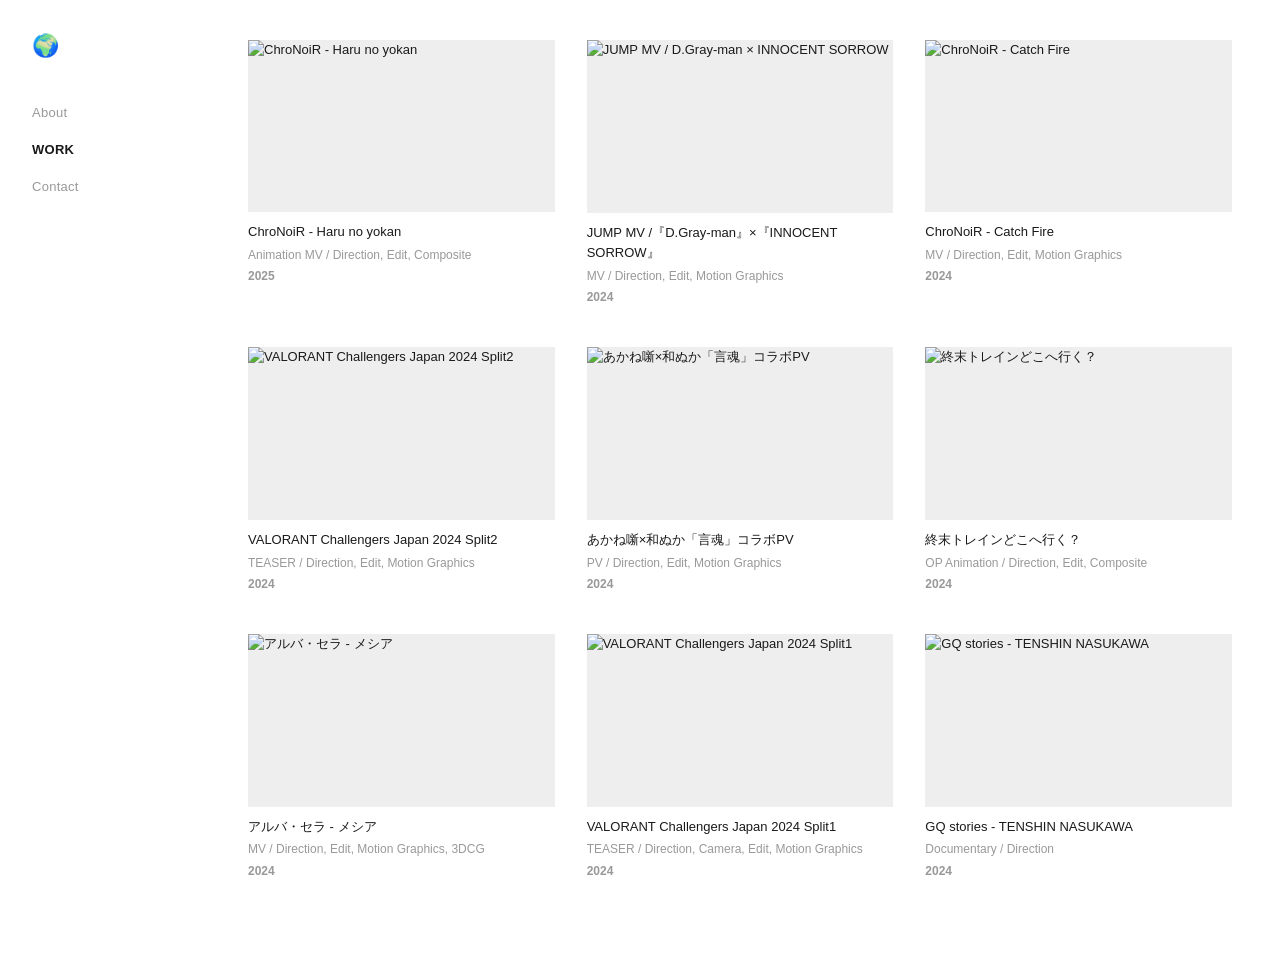
==== index.html @ 158676fd "Add files via upload" ====
<!DOCTYPE html>
<html lang="en">
<head>
  <meta charset="UTF-8" />
  <meta name="viewport" content="width=device-width, initial-scale=1.0" />
  <title>Kazuya Futagoishi — Work</title>
  <link rel="stylesheet" href="style.css" />
</head>
<body>
  <div class="site-wrapper">

    <!-- ===== SIDEBAR ===== -->
    <aside class="sidebar">
      <a class="logo" href="index.html" title="Home">🌍</a>
      <nav>
        <a href="about.html">About</a>
        <a href="index.html" class="active">WORK</a>
        <a href="contact.html">Contact</a>
      </nav>
    </aside>

    <!-- ===== MAIN ===== -->
    <main class="main-content">
      <div class="work-grid">

        <!-- Row 1 -->
        <a class="work-item" href="#" target="_blank" rel="noopener">
          <div class="work-thumb">
            <!-- Replace src with actual thumbnail images -->
            <img src="images/haru-no-yokan.jpg" alt="ChroNoiR - Haru no yokan" />
          </div>
          <div class="work-item-title">ChroNoiR - Haru no yokan</div>
          <div class="work-item-meta">Animation MV / Direction, Edit, Composite</div>
          <div class="work-item-year">2025</div>
        </a>

        <a class="work-item" href="#" target="_blank" rel="noopener">
          <div class="work-thumb">
            <img src="images/dgray-man.jpg" alt="JUMP MV / D.Gray-man × INNOCENT SORROW" />
          </div>
          <div class="work-item-title">JUMP MV /『D.Gray-man』×『INNOCENT SORROW』</div>
          <div class="work-item-meta">MV / Direction, Edit, Motion Graphics</div>
          <div class="work-item-year">2024</div>
        </a>

        <a class="work-item" href="#" target="_blank" rel="noopener">
          <div class="work-thumb">
            <img src="images/catch-fire.jpg" alt="ChroNoiR - Catch Fire" />
          </div>
          <div class="work-item-title">ChroNoiR - Catch Fire</div>
          <div class="work-item-meta">MV / Direction, Edit, Motion Graphics</div>
          <div class="work-item-year">2024</div>
        </a>

        <!-- Row 2 -->
        <a class="work-item" href="#" target="_blank" rel="noopener">
          <div class="work-thumb">
            <img src="images/valorant-split2.jpg" alt="VALORANT Challengers Japan 2024 Split2" />
          </div>
          <div class="work-item-title">VALORANT Challengers Japan 2024 Split2</div>
          <div class="work-item-meta">TEASER / Direction, Edit, Motion Graphics</div>
          <div class="work-item-year">2024</div>
        </a>

        <a class="work-item" href="#" target="_blank" rel="noopener">
          <div class="work-thumb">
            <img src="images/kotodama.jpg" alt="あかね噺×和ぬか「言魂」コラボPV" />
          </div>
          <div class="work-item-title">あかね噺×和ぬか「言魂」コラボPV</div>
          <div class="work-item-meta">PV / Direction, Edit, Motion Graphics</div>
          <div class="work-item-year">2024</div>
        </a>

        <a class="work-item" href="#" target="_blank" rel="noopener">
          <div class="work-thumb">
            <img src="images/shumatsu-train.jpg" alt="終末トレインどこへ行く？" />
          </div>
          <div class="work-item-title">終末トレインどこへ行く？</div>
          <div class="work-item-meta">OP Animation / Direction, Edit, Composite</div>
          <div class="work-item-year">2024</div>
        </a>

        <!-- Row 3 -->
        <a class="work-item" href="#" target="_blank" rel="noopener">
          <div class="work-thumb">
            <img src="images/messiah.jpg" alt="アルバ・セラ - メシア" />
          </div>
          <div class="work-item-title">アルバ・セラ - メシア</div>
          <div class="work-item-meta">MV / Direction, Edit, Motion Graphics, 3DCG</div>
          <div class="work-item-year">2024</div>
        </a>

        <a class="work-item" href="#" target="_blank" rel="noopener">
          <div class="work-thumb">
            <img src="images/valorant-split1.jpg" alt="VALORANT Challengers Japan 2024 Split1" />
          </div>
          <div class="work-item-title">VALORANT Challengers Japan 2024 Split1</div>
          <div class="work-item-meta">TEASER / Direction, Camera, Edit, Motion Graphics</div>
          <div class="work-item-year">2024</div>
        </a>

        <a class="work-item" href="#" target="_blank" rel="noopener">
          <div class="work-thumb">
            <img src="images/gq-tenshin.jpg" alt="GQ stories - TENSHIN NASUKAWA" />
          </div>
          <div class="work-item-title">GQ stories - TENSHIN NASUKAWA</div>
          <div class="work-item-meta">Documentary / Direction</div>
          <div class="work-item-year">2024</div>
        </a>

      </div><!-- /work-grid -->
    </main>

  </div><!-- /site-wrapper -->
</body>
</html>
---- style.css ----
/* =============================================
   GLOBAL RESET & BASE
   ============================================= */
*, *::before, *::after {
  box-sizing: border-box;
  margin: 0;
  padding: 0;
}

:root {
  --bg: #ffffff;
  --text: #1a1a1a;
  --muted: #999999;
  --accent: #555555;
  --nav-width: 200px;
  --font-body: 'Helvetica Neue', Helvetica, Arial, sans-serif;
}

html {
  scroll-behavior: smooth;
}

body {
  background: var(--bg);
  color: var(--text);
  font-family: var(--font-body);
  font-size: 13px;
  line-height: 1.6;
  min-height: 100vh;
}

a {
  color: inherit;
  text-decoration: none;
}

a:hover {
  text-decoration: underline;
}

/* =============================================
   LAYOUT: SIDEBAR + MAIN
   ============================================= */
.site-wrapper {
  display: flex;
  min-height: 100vh;
}

/* ---- Sidebar Nav ---- */
.sidebar {
  position: fixed;
  top: 0;
  left: 0;
  width: var(--nav-width);
  height: 100vh;
  padding: 28px 32px;
  display: flex;
  flex-direction: column;
  gap: 0;
  z-index: 100;
}

.sidebar .logo {
  font-size: 22px;
  margin-bottom: 40px;
  display: block;
}

.sidebar nav {
  display: flex;
  flex-direction: column;
  gap: 16px;
}

.sidebar nav a {
  font-size: 13px;
  color: var(--muted);
  letter-spacing: 0.02em;
  transition: color 0.2s;
}

.sidebar nav a:hover,
.sidebar nav a.active {
  color: var(--text);
  text-decoration: none;
}

.sidebar nav a.active {
  font-weight: 700;
}

/* ---- Main Content ---- */
.main-content {
  margin-left: var(--nav-width);
  flex: 1;
  padding: 40px 48px 80px;
}

/* =============================================
   WORK PAGE — GRID
   ============================================= */
.work-grid {
  display: grid;
  grid-template-columns: repeat(3, 1fr);
  gap: 40px 32px;
}

.work-item {
  display: block;
  cursor: pointer;
}

.work-item:hover .work-thumb img {
  opacity: 0.85;
  transform: scale(1.02);
}

.work-thumb {
  width: 100%;
  aspect-ratio: 16 / 9;
  overflow: hidden;
  background: #eee;
  margin-bottom: 10px;
}

.work-thumb img {
  width: 100%;
  height: 100%;
  object-fit: cover;
  display: block;
  transition: opacity 0.3s ease, transform 0.4s ease;
}

/* placeholder color blocks when no image */
.work-thumb.placeholder {
  background: #ddd;
}

.work-item-title {
  font-size: 13px;
  font-weight: 500;
  color: var(--text);
  margin-bottom: 3px;
}

.work-item-meta {
  font-size: 12px;
  color: var(--muted);
  margin-bottom: 2px;
}

.work-item-year {
  font-size: 12px;
  color: var(--muted);
  font-weight: 600;
}

/* =============================================
   ABOUT PAGE
   ============================================= */
.about-page {
  max-width: 600px;
  margin: 0 auto;
  padding-top: 32px;
  text-align: center;
}

.about-page h1 {
  font-size: 22px;
  font-weight: 700;
  letter-spacing: 0.1em;
  text-transform: uppercase;
  margin-bottom: 60px;
}

.about-name {
  font-size: 16px;
  font-weight: 700;
  margin-bottom: 6px;
}

.about-role {
  font-size: 13px;
  color: var(--accent);
  margin-bottom: 48px;
}

.about-bio {
  font-size: 13px;
  color: var(--accent);
  line-height: 2;
  text-align: left;
  display: inline-block;
}

.about-bio p {
  margin-bottom: 12px;
}

.about-bio a {
  color: #888;
  text-decoration: underline;
}

/* =============================================
   CONTACT PAGE
   ============================================= */
.contact-page {
  max-width: 560px;
  margin: 0 auto;
  padding-top: 32px;
}

.contact-page h1 {
  font-size: 22px;
  font-weight: 700;
  letter-spacing: 0.1em;
  text-transform: uppercase;
  margin-bottom: 48px;
  text-align: center;
}

.contact-form {
  display: flex;
  flex-direction: column;
  gap: 24px;
}

.form-group {
  display: flex;
  flex-direction: column;
  gap: 6px;
}

.form-group label {
  font-size: 13px;
  font-weight: 600;
}

.form-group label .required {
  color: var(--text);
}

.form-group input,
.form-group textarea {
  border: 1px solid #ccc;
  padding: 10px 14px;
  font-size: 13px;
  font-family: var(--font-body);
  color: var(--text);
  outline: none;
  transition: border-color 0.2s;
  background: var(--bg);
  border-radius: 0;
  width: 100%;
}

.form-group input::placeholder,
.form-group textarea::placeholder {
  color: #bbb;
}

.form-group input:focus,
.form-group textarea:focus {
  border-color: #888;
}

.form-group textarea {
  resize: vertical;
  min-height: 140px;
}

.submit-btn {
  align-self: flex-start;
  padding: 10px 28px;
  border: 1.5px solid var(--text);
  background: var(--bg);
  font-size: 13px;
  font-weight: 700;
  font-family: var(--font-body);
  cursor: pointer;
  letter-spacing: 0.04em;
  transition: background 0.2s, color 0.2s;
}

.submit-btn:hover {
  background: var(--text);
  color: var(--bg);
}

/* =============================================
   BACK TO TOP
   ============================================= */
.back-to-top {
  display: block;
  text-align: center;
  margin-top: 80px;
  font-size: 12px;
  color: var(--muted);
  letter-spacing: 0.03em;
}

.back-to-top:hover {
  color: var(--text);
  text-decoration: none;
}

/* =============================================
   RESPONSIVE
   ============================================= */
@media (max-width: 900px) {
  .work-grid {
    grid-template-columns: repeat(2, 1fr);
  }
}

@media (max-width: 640px) {
  :root {
    --nav-width: 0px;
  }

  .sidebar {
    position: static;
    width: 100%;
    height: auto;
    flex-direction: row;
    align-items: center;
    padding: 16px 20px;
    border-bottom: 1px solid #eee;
    gap: 24px;
  }

  .sidebar .logo {
    margin-bottom: 0;
  }

  .sidebar nav {
    flex-direction: row;
    gap: 20px;
  }

  .main-content {
    margin-left: 0;
    padding: 24px 20px 60px;
  }

  .work-grid {
    grid-template-columns: 1fr;
  }
}
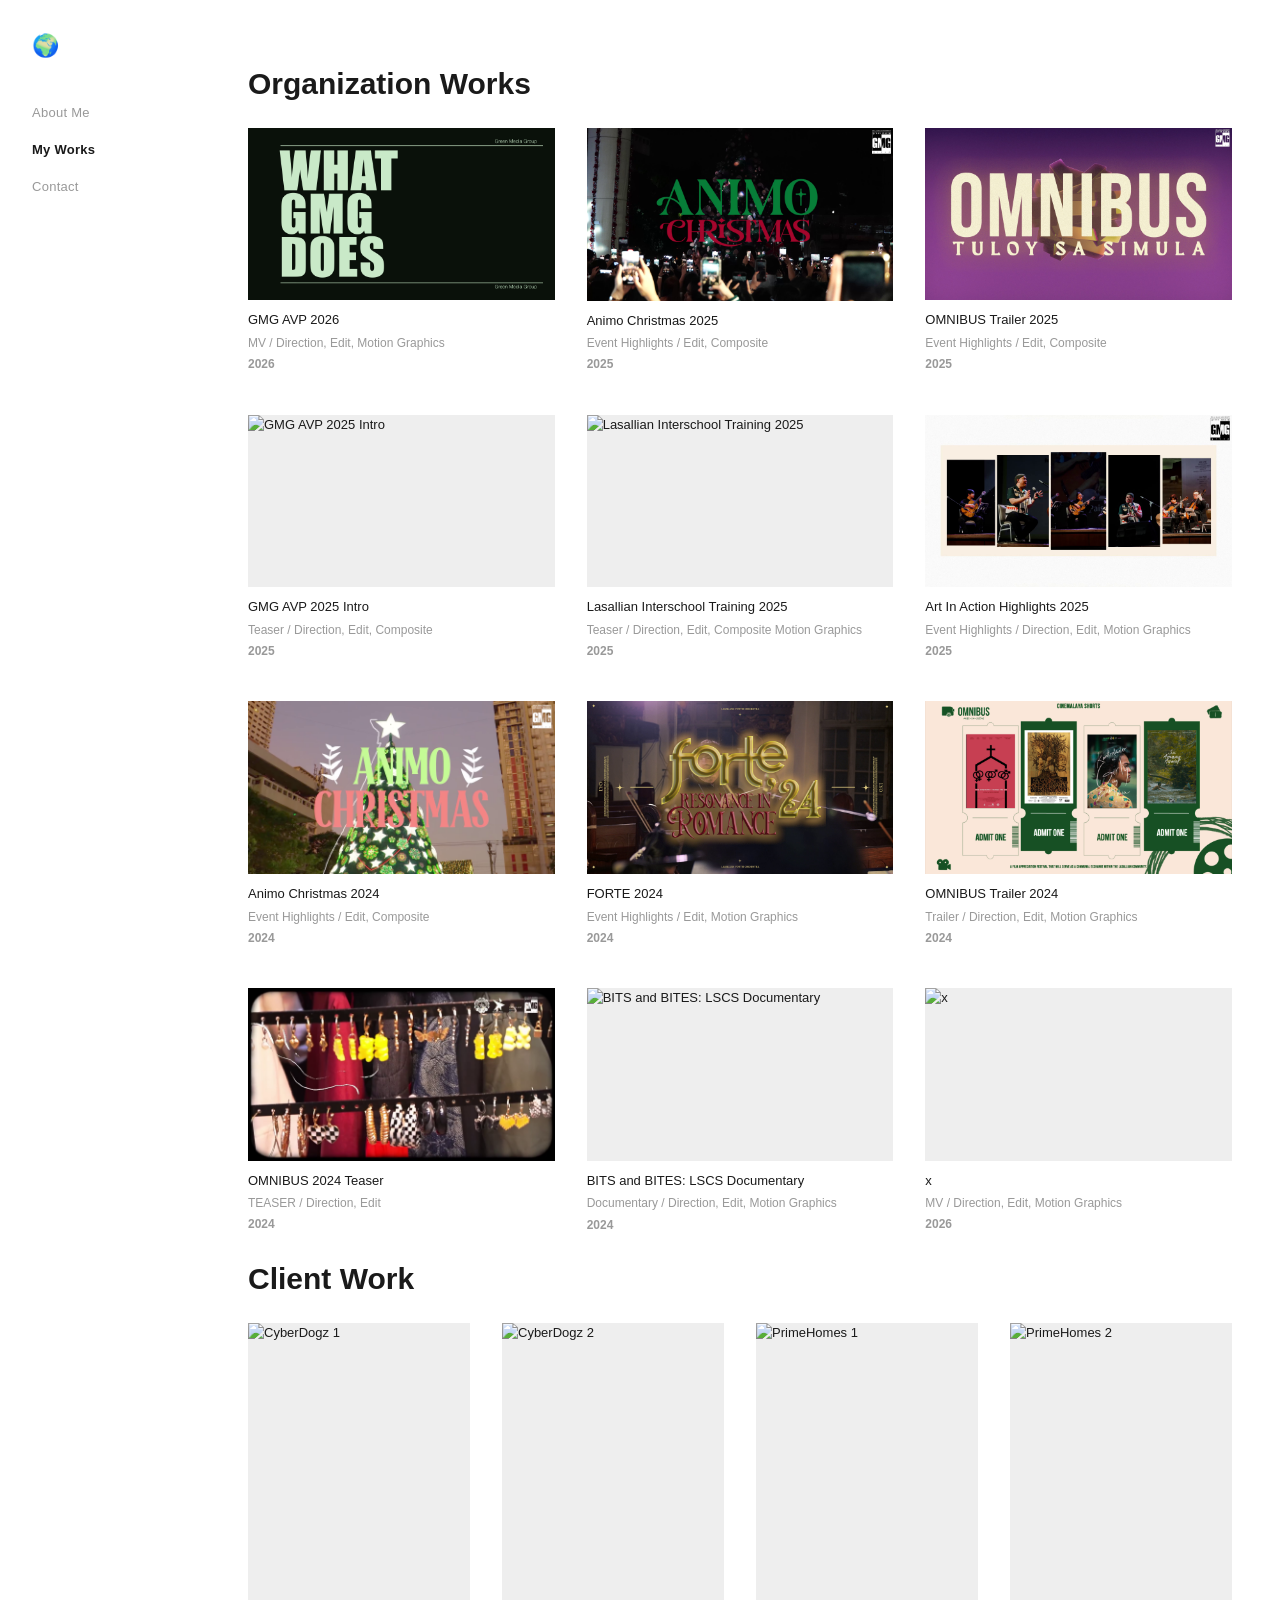
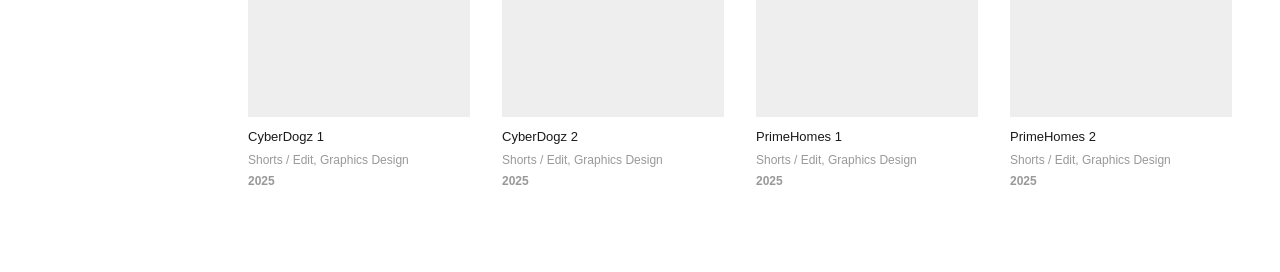
==== commit a346850d: "Add files via upload" ====
--- a/index.html
+++ b/index.html
@@ -3,7 +3,7 @@
 <head>
   <meta charset="UTF-8" />
   <meta name="viewport" content="width=device-width, initial-scale=1.0" />
-  <title>Kazuya Futagoishi — Work</title>
+  <title>Matthew Copon — Work</title>
   <link rel="stylesheet" href="style.css" />
 </head>
 <body>
@@ -13,102 +13,169 @@
     <aside class="sidebar">
       <a class="logo" href="index.html" title="Home">🌍</a>
       <nav>
-        <a href="about.html">About</a>
-        <a href="index.html" class="active">WORK</a>
+        <a href="about.html" >About Me</a>
+        <a href="index.html" class="active">My Works</a>
         <a href="contact.html">Contact</a>
       </nav>
     </aside>
 
     <!-- ===== MAIN ===== -->
     <main class="main-content">
+      <h1>Organization Works</h1>
       <div class="work-grid">
-
         <!-- Row 1 -->
-        <a class="work-item" href="#" target="_blank" rel="noopener">
+         <a class="work-item" href="https://youtu.be/YA3OXn2KssU" target="_blank" rel="noopener">
+          <div class="work-thumb">
+            <img src="images/gmg_avp.png" alt="GMG AVP 2026" />
+          </div>
+          <div class="work-item-title">GMG AVP 2026</div>
+          <div class="work-item-meta">MV / Direction, Edit, Motion Graphics</div>
+          <div class="work-item-year">2026</div>
+        </a>
+        <a class="work-item" href="https://www.facebook.com/share/v/17xTqc47Wh/" target="_blank" rel="noopener">
           <div class="work-thumb">
             <!-- Replace src with actual thumbnail images -->
-            <img src="images/haru-no-yokan.jpg" alt="ChroNoiR - Haru no yokan" />
+            <img src="images/ac2025.png" alt="Animo Christmas 2025" />
           </div>
-          <div class="work-item-title">ChroNoiR - Haru no yokan</div>
-          <div class="work-item-meta">Animation MV / Direction, Edit, Composite</div>
+          <div class="work-item-title">Animo Christmas 2025</div>
+          <div class="work-item-meta">Event Highlights / Edit, Composite</div>
+          <div class="work-item-year">2025</div>
+        </a>
+        <a class="work-item" href="https://www.facebook.com/share/v/1GgubkKSH2/" target="_blank" rel="noopener">
+          <div class="work-thumb">
+            <img src="images/ob2025.png" alt="OMNIBUS Trailer 2025" />
+          </div>
+          <div class="work-item-title">OMNIBUS Trailer 2025</div>
+          <div class="work-item-meta">Event Highlights / Edit, Composite</div>
           <div class="work-item-year">2025</div>
         </a>
 
+        
+        <!-- Row 2 -->
+      <a class="work-item" href="https://youtu.be/bWICVKDzf1I" target="_blank" rel="noopener">
+          <div class="work-thumb">
+            <img src="images/gmg_intro.png" alt="GMG AVP 2025 Intro" />
+          </div>
+          <div class="work-item-title">GMG AVP 2025 Intro</div>
+          <div class="work-item-meta">Teaser / Direction, Edit, Composite</div>
+          <div class="work-item-year">2025</div>
+        </a>
+        <a class="work-item" href="https://www.facebook.com/share/v/14cUAqamgGh/" target="_blank" rel="noopener">
+          <div class="work-thumb">
+            <img src="images/lit.png" alt="Lasallian Interschool Training 2025" />
+          </div>
+          <div class="work-item-title">Lasallian Interschool Training 2025</div>
+          <div class="work-item-meta">Teaser  / Direction, Edit, Composite Motion Graphics</div>
+          <div class="work-item-year">2025</div>
+        </a>
+        <a class="work-item" href="https://www.facebook.com/share/v/1De8mwqUTn/" target="_blank" rel="noopener">
+          <div class="work-thumb">
+            <img src="images/aia.png" alt="Art In Action Highlights 2025" />
+          </div>
+          <div class="work-item-title">Art In Action Highlights 2025</div>
+          <div class="work-item-meta">Event Highlights / Direction, Edit, Motion Graphics</div>
+          <div class="work-item-year">2025</div>
+        </a>
+        <!-- Row 3 -->
+        
+        <a class="work-item" href="https://www.facebook.com/share/v/18HQoN5xfs/" target="_blank" rel="noopener">
+          <div class="work-thumb">
+            <img src="images/ac2024.png" alt="Animo Christmas 2024" />
+          </div>
+          <div class="work-item-title">Animo Christmas 2024</div>
+          <div class="work-item-meta">Event Highlights / Edit, Composite</div>
+          <div class="work-item-year">2024</div>
+        </a>
         <a class="work-item" href="#" target="_blank" rel="noopener">
           <div class="work-thumb">
-            <img src="images/dgray-man.jpg" alt="JUMP MV / D.Gray-man × INNOCENT SORROW" />
+            <img src="images/forte2024.png" alt=" FORTE 2024" />
           </div>
-          <div class="work-item-title">JUMP MV /『D.Gray-man』×『INNOCENT SORROW』</div>
-          <div class="work-item-meta">MV / Direction, Edit, Motion Graphics</div>
+          <div class="work-item-title">FORTE 2024</div>
+          <div class="work-item-meta">Event Highlights / Edit, Motion Graphics</div>
           <div class="work-item-year">2024</div>
         </a>
 
-        <a class="work-item" href="#" target="_blank" rel="noopener">
+        <a class="work-item" href="https://www.facebook.com/share/v/18TCZ9P3a9/" target="_blank" rel="noopener">
           <div class="work-thumb">
-            <img src="images/catch-fire.jpg" alt="ChroNoiR - Catch Fire" />
+            <img src="images/ob2024.png" alt="OMNIBUS Trailer 2024" />
           </div>
-          <div class="work-item-title">ChroNoiR - Catch Fire</div>
-          <div class="work-item-meta">MV / Direction, Edit, Motion Graphics</div>
+          <div class="work-item-title">OMNIBUS Trailer 2024</div>
+          <div class="work-item-meta">Trailer / Direction, Edit, Motion Graphics</div>
           <div class="work-item-year">2024</div>
         </a>
 
-        <!-- Row 2 -->
-        <a class="work-item" href="#" target="_blank" rel="noopener">
+        
+
+        
+        <!-- Row 4 -->
+        <a class="work-item" href="https://www.facebook.com/share/v/1Bsc6ag7qR/" target="_blank" rel="noopener">
           <div class="work-thumb">
-            <img src="images/valorant-split2.jpg" alt="VALORANT Challengers Japan 2024 Split2" />
+            <img src="images/ob2024_teaser.png" alt="OMNIBUS 2024 Teaser" />
           </div>
-          <div class="work-item-title">VALORANT Challengers Japan 2024 Split2</div>
-          <div class="work-item-meta">TEASER / Direction, Edit, Motion Graphics</div>
+          <div class="work-item-title">OMNIBUS 2024 Teaser</div>
+          <div class="work-item-meta">TEASER / Direction, Edit</div>
           <div class="work-item-year">2024</div>
         </a>
 
-        <a class="work-item" href="#" target="_blank" rel="noopener">
+        <a class="work-item" href="https://youtu.be/0p-n1OVa5mE" target="_blank" rel="noopener">
           <div class="work-thumb">
-            <img src="images/kotodama.jpg" alt="あかね噺×和ぬか「言魂」コラボPV" />
+            <img src="images/bb3.png" alt="BITS and BITES: LSCS Documentary" />
           </div>
-          <div class="work-item-title">あかね噺×和ぬか「言魂」コラボPV</div>
-          <div class="work-item-meta">PV / Direction, Edit, Motion Graphics</div>
+          <div class="work-item-title">BITS and BITES: LSCS Documentary</div>
+          <div class="work-item-meta">Documentary / Direction, Edit, Motion Graphics</div>
           <div class="work-item-year">2024</div>
         </a>
 
-        <a class="work-item" href="#" target="_blank" rel="noopener">
+        <a class="work-item" href="https://youtu.be/YA3OXn2KssU" target="_blank" rel="noopener">
           <div class="work-thumb">
-            <img src="images/shumatsu-train.jpg" alt="終末トレインどこへ行く？" />
+            <img src="images/x.png" alt="x" />
           </div>
-          <div class="work-item-title">終末トレインどこへ行く？</div>
-          <div class="work-item-meta">OP Animation / Direction, Edit, Composite</div>
-          <div class="work-item-year">2024</div>
-        </a>
-
-        <!-- Row 3 -->
-        <a class="work-item" href="#" target="_blank" rel="noopener">
-          <div class="work-thumb">
-            <img src="images/messiah.jpg" alt="アルバ・セラ - メシア" />
-          </div>
-          <div class="work-item-title">アルバ・セラ - メシア</div>
-          <div class="work-item-meta">MV / Direction, Edit, Motion Graphics, 3DCG</div>
-          <div class="work-item-year">2024</div>
-        </a>
-
-        <a class="work-item" href="#" target="_blank" rel="noopener">
-          <div class="work-thumb">
-            <img src="images/valorant-split1.jpg" alt="VALORANT Challengers Japan 2024 Split1" />
-          </div>
-          <div class="work-item-title">VALORANT Challengers Japan 2024 Split1</div>
-          <div class="work-item-meta">TEASER / Direction, Camera, Edit, Motion Graphics</div>
-          <div class="work-item-year">2024</div>
-        </a>
-
-        <a class="work-item" href="#" target="_blank" rel="noopener">
-          <div class="work-thumb">
-            <img src="images/gq-tenshin.jpg" alt="GQ stories - TENSHIN NASUKAWA" />
-          </div>
-          <div class="work-item-title">GQ stories - TENSHIN NASUKAWA</div>
-          <div class="work-item-meta">Documentary / Direction</div>
-          <div class="work-item-year">2024</div>
+          <div class="work-item-title">x</div>
+          <div class="work-item-meta">MV / Direction, Edit, Motion Graphics</div>
+          <div class="work-item-year">2026</div>
         </a>
 
       </div><!-- /work-grid -->
+      <h1> Client Work</h1>
+      <div class="work-grid work-grid-4">
+        <!-- Add as many short form video items as you need -->
+        <!-- Replace href with the URL, src with the thumbnail image, and update the text -->
+        <a class="work-item" href="https://youtube.com/shorts/a8pCxNBxeV4?feature=share" target="_blank" rel="noopener">
+          <div class="work-thumb short-form-thumb">
+            <img src="images/cb1.png" alt="CyberDogz 1" />
+          </div>
+          <div class="work-item-title">CyberDogz 1</div>
+          <div class="work-item-meta">Shorts / Edit, Graphics Design</div>
+          <div class="work-item-year">2025</div>
+        </a>
+
+        <a class="work-item" href="https://youtube.com/shorts/5HQS-nKsFZQ?feature=share" target="_blank" rel="noopener">
+          <div class="work-thumb short-form-thumb">
+            <img src="images/cb2.png" alt="CyberDogz 2" />
+          </div>
+          <div class="work-item-title">CyberDogz 2</div>
+          <div class="work-item-meta">Shorts / Edit, Graphics Design</div>
+          <div class="work-item-year">2025</div>
+        </a>
+
+        <a class="work-item" href="https://youtube.com/shorts/vWF-X_pr06E" target="_blank" rel="noopener">
+          <div class="work-thumb short-form-thumb">
+            <img src="images/ph1.png" alt="PrimeHomes 1" />
+          </div>
+          <div class="work-item-title">PrimeHomes 1</div>
+          <div class="work-item-meta">Shorts / Edit, Graphics Design</div>
+          <div class="work-item-year">2025</div>
+        </a>
+        <a class="work-item" href="https://youtube.com/shorts/iIhUVd0tmf8?feature=share" target="_blank" rel="noopener">
+          <div class="work-thumb short-form-thumb">
+            <img src="images/ph2.png" alt="PrimeHomes 2" />
+          </div>
+          <div class="work-item-title">PrimeHomes 2</div>
+          <div class="work-item-meta">Shorts / Edit, Graphics Design</div>
+          <div class="work-item-year">2025</div>
+        </a>
+
+      </div><!-- /work-grid short-form -->
     </main>
 
   </div><!-- /site-wrapper -->
--- a/style.css
+++ b/style.css
@@ -28,7 +28,11 @@
   line-height: 1.6;
   min-height: 100vh;
 }
-
+h1{
+    padding-top: 20px;
+    padding-bottom: 20px;
+    font-size: 30px;
+  }
 a {
   color: inherit;
   text-decoration: none;
@@ -153,6 +157,49 @@
   font-size: 12px;
   color: var(--muted);
   font-weight: 600;
+}
+
+/* =============================================
+   SECTION HEADERS
+   ============================================= */
+.section-header {
+  font-size: 11px;
+  font-weight: 700;
+  letter-spacing: 0.12em;
+  text-transform: uppercase;
+  color: var(--muted);
+  border-bottom: 1px solid #e8e8e8;
+  padding-bottom: 10px;
+  margin-bottom: 28px;
+  margin-top: 48px;
+}
+
+.section-header:first-of-type {
+  margin-top: 0;
+}
+
+/* Short form videos use portrait (9:16) aspect ratio */
+.short-form-thumb {
+  aspect-ratio: 9 / 16;
+}
+
+/* 4-column grid for short form videos */
+.work-grid-4 {
+  display: grid;
+  grid-template-columns: repeat(4, 1fr);
+  gap: 40px 32px;
+}
+
+@media (max-width: 900px) {
+  .work-grid-4 {
+    grid-template-columns: repeat(2, 1fr);
+  }
+}
+
+@media (max-width: 640px) {
+  .work-grid-4 {
+    grid-template-columns: repeat(2, 1fr);
+  }
 }
 
 /* =============================================
@@ -347,4 +394,4 @@
   .work-grid {
     grid-template-columns: 1fr;
   }
-}
+}
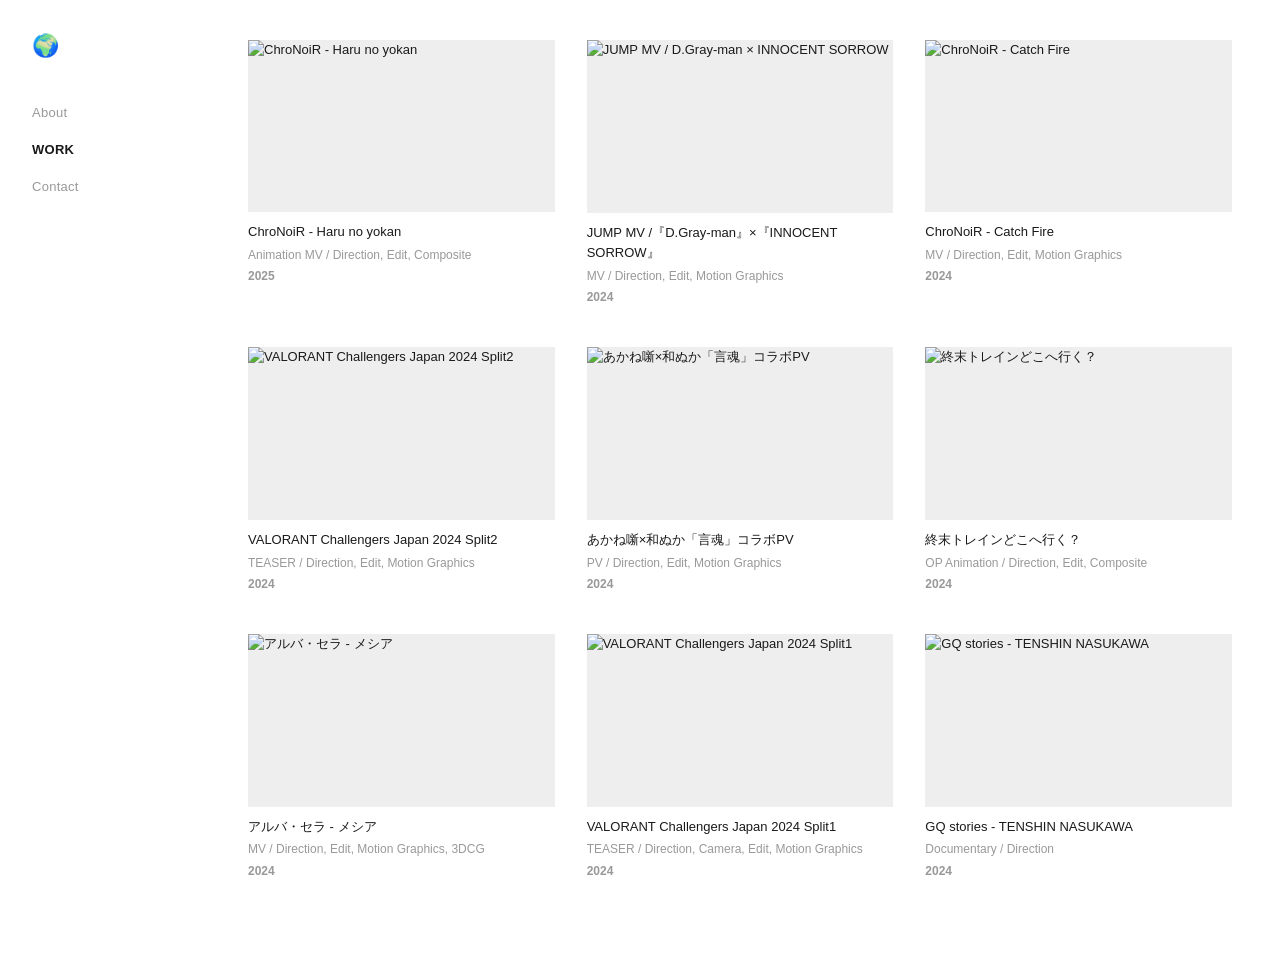
==== commit 197499dd: "Add files via upload" ====
--- a/index.html
+++ b/index.html
@@ -3,7 +3,7 @@
 <head>
   <meta charset="UTF-8" />
   <meta name="viewport" content="width=device-width, initial-scale=1.0" />
-  <title>Matthew Copon — Work</title>
+  <title>Kazuya Futagoishi — Work</title>
   <link rel="stylesheet" href="style.css" />
 </head>
 <body>
@@ -13,169 +13,102 @@
     <aside class="sidebar">
       <a class="logo" href="index.html" title="Home">🌍</a>
       <nav>
-        <a href="about.html" >About Me</a>
-        <a href="index.html" class="active">My Works</a>
+        <a href="about.html">About</a>
+        <a href="index.html" class="active">WORK</a>
         <a href="contact.html">Contact</a>
       </nav>
     </aside>
 
     <!-- ===== MAIN ===== -->
     <main class="main-content">
-      <h1>Organization Works</h1>
       <div class="work-grid">
+
         <!-- Row 1 -->
-         <a class="work-item" href="https://youtu.be/YA3OXn2KssU" target="_blank" rel="noopener">
-          <div class="work-thumb">
-            <img src="images/gmg_avp.png" alt="GMG AVP 2026" />
-          </div>
-          <div class="work-item-title">GMG AVP 2026</div>
-          <div class="work-item-meta">MV / Direction, Edit, Motion Graphics</div>
-          <div class="work-item-year">2026</div>
-        </a>
-        <a class="work-item" href="https://www.facebook.com/share/v/17xTqc47Wh/" target="_blank" rel="noopener">
+        <a class="work-item" href="#" target="_blank" rel="noopener">
           <div class="work-thumb">
             <!-- Replace src with actual thumbnail images -->
-            <img src="images/ac2025.png" alt="Animo Christmas 2025" />
+            <img src="images/haru-no-yokan.jpg" alt="ChroNoiR - Haru no yokan" />
           </div>
-          <div class="work-item-title">Animo Christmas 2025</div>
-          <div class="work-item-meta">Event Highlights / Edit, Composite</div>
-          <div class="work-item-year">2025</div>
-        </a>
-        <a class="work-item" href="https://www.facebook.com/share/v/1GgubkKSH2/" target="_blank" rel="noopener">
-          <div class="work-thumb">
-            <img src="images/ob2025.png" alt="OMNIBUS Trailer 2025" />
-          </div>
-          <div class="work-item-title">OMNIBUS Trailer 2025</div>
-          <div class="work-item-meta">Event Highlights / Edit, Composite</div>
+          <div class="work-item-title">ChroNoiR - Haru no yokan</div>
+          <div class="work-item-meta">Animation MV / Direction, Edit, Composite</div>
           <div class="work-item-year">2025</div>
         </a>
 
-        
-        <!-- Row 2 -->
-      <a class="work-item" href="https://youtu.be/bWICVKDzf1I" target="_blank" rel="noopener">
-          <div class="work-thumb">
-            <img src="images/gmg_intro.png" alt="GMG AVP 2025 Intro" />
-          </div>
-          <div class="work-item-title">GMG AVP 2025 Intro</div>
-          <div class="work-item-meta">Teaser / Direction, Edit, Composite</div>
-          <div class="work-item-year">2025</div>
-        </a>
-        <a class="work-item" href="https://www.facebook.com/share/v/14cUAqamgGh/" target="_blank" rel="noopener">
-          <div class="work-thumb">
-            <img src="images/lit.png" alt="Lasallian Interschool Training 2025" />
-          </div>
-          <div class="work-item-title">Lasallian Interschool Training 2025</div>
-          <div class="work-item-meta">Teaser  / Direction, Edit, Composite Motion Graphics</div>
-          <div class="work-item-year">2025</div>
-        </a>
-        <a class="work-item" href="https://www.facebook.com/share/v/1De8mwqUTn/" target="_blank" rel="noopener">
-          <div class="work-thumb">
-            <img src="images/aia.png" alt="Art In Action Highlights 2025" />
-          </div>
-          <div class="work-item-title">Art In Action Highlights 2025</div>
-          <div class="work-item-meta">Event Highlights / Direction, Edit, Motion Graphics</div>
-          <div class="work-item-year">2025</div>
-        </a>
-        <!-- Row 3 -->
-        
-        <a class="work-item" href="https://www.facebook.com/share/v/18HQoN5xfs/" target="_blank" rel="noopener">
-          <div class="work-thumb">
-            <img src="images/ac2024.png" alt="Animo Christmas 2024" />
-          </div>
-          <div class="work-item-title">Animo Christmas 2024</div>
-          <div class="work-item-meta">Event Highlights / Edit, Composite</div>
-          <div class="work-item-year">2024</div>
-        </a>
         <a class="work-item" href="#" target="_blank" rel="noopener">
           <div class="work-thumb">
-            <img src="images/forte2024.png" alt=" FORTE 2024" />
+            <img src="images/dgray-man.jpg" alt="JUMP MV / D.Gray-man × INNOCENT SORROW" />
           </div>
-          <div class="work-item-title">FORTE 2024</div>
-          <div class="work-item-meta">Event Highlights / Edit, Motion Graphics</div>
+          <div class="work-item-title">JUMP MV /『D.Gray-man』×『INNOCENT SORROW』</div>
+          <div class="work-item-meta">MV / Direction, Edit, Motion Graphics</div>
           <div class="work-item-year">2024</div>
         </a>
 
-        <a class="work-item" href="https://www.facebook.com/share/v/18TCZ9P3a9/" target="_blank" rel="noopener">
+        <a class="work-item" href="#" target="_blank" rel="noopener">
           <div class="work-thumb">
-            <img src="images/ob2024.png" alt="OMNIBUS Trailer 2024" />
+            <img src="images/catch-fire.jpg" alt="ChroNoiR - Catch Fire" />
           </div>
-          <div class="work-item-title">OMNIBUS Trailer 2024</div>
-          <div class="work-item-meta">Trailer / Direction, Edit, Motion Graphics</div>
+          <div class="work-item-title">ChroNoiR - Catch Fire</div>
+          <div class="work-item-meta">MV / Direction, Edit, Motion Graphics</div>
           <div class="work-item-year">2024</div>
         </a>
 
-        
-
-        
-        <!-- Row 4 -->
-        <a class="work-item" href="https://www.facebook.com/share/v/1Bsc6ag7qR/" target="_blank" rel="noopener">
+        <!-- Row 2 -->
+        <a class="work-item" href="#" target="_blank" rel="noopener">
           <div class="work-thumb">
-            <img src="images/ob2024_teaser.png" alt="OMNIBUS 2024 Teaser" />
+            <img src="images/valorant-split2.jpg" alt="VALORANT Challengers Japan 2024 Split2" />
           </div>
-          <div class="work-item-title">OMNIBUS 2024 Teaser</div>
-          <div class="work-item-meta">TEASER / Direction, Edit</div>
+          <div class="work-item-title">VALORANT Challengers Japan 2024 Split2</div>
+          <div class="work-item-meta">TEASER / Direction, Edit, Motion Graphics</div>
           <div class="work-item-year">2024</div>
         </a>
 
-        <a class="work-item" href="https://youtu.be/0p-n1OVa5mE" target="_blank" rel="noopener">
+        <a class="work-item" href="#" target="_blank" rel="noopener">
           <div class="work-thumb">
-            <img src="images/bb3.png" alt="BITS and BITES: LSCS Documentary" />
+            <img src="images/kotodama.jpg" alt="あかね噺×和ぬか「言魂」コラボPV" />
           </div>
-          <div class="work-item-title">BITS and BITES: LSCS Documentary</div>
-          <div class="work-item-meta">Documentary / Direction, Edit, Motion Graphics</div>
+          <div class="work-item-title">あかね噺×和ぬか「言魂」コラボPV</div>
+          <div class="work-item-meta">PV / Direction, Edit, Motion Graphics</div>
           <div class="work-item-year">2024</div>
         </a>
 
-        <a class="work-item" href="https://youtu.be/YA3OXn2KssU" target="_blank" rel="noopener">
+        <a class="work-item" href="#" target="_blank" rel="noopener">
           <div class="work-thumb">
-            <img src="images/x.png" alt="x" />
+            <img src="images/shumatsu-train.jpg" alt="終末トレインどこへ行く？" />
           </div>
-          <div class="work-item-title">x</div>
-          <div class="work-item-meta">MV / Direction, Edit, Motion Graphics</div>
-          <div class="work-item-year">2026</div>
+          <div class="work-item-title">終末トレインどこへ行く？</div>
+          <div class="work-item-meta">OP Animation / Direction, Edit, Composite</div>
+          <div class="work-item-year">2024</div>
+        </a>
+
+        <!-- Row 3 -->
+        <a class="work-item" href="#" target="_blank" rel="noopener">
+          <div class="work-thumb">
+            <img src="images/messiah.jpg" alt="アルバ・セラ - メシア" />
+          </div>
+          <div class="work-item-title">アルバ・セラ - メシア</div>
+          <div class="work-item-meta">MV / Direction, Edit, Motion Graphics, 3DCG</div>
+          <div class="work-item-year">2024</div>
+        </a>
+
+        <a class="work-item" href="#" target="_blank" rel="noopener">
+          <div class="work-thumb">
+            <img src="images/valorant-split1.jpg" alt="VALORANT Challengers Japan 2024 Split1" />
+          </div>
+          <div class="work-item-title">VALORANT Challengers Japan 2024 Split1</div>
+          <div class="work-item-meta">TEASER / Direction, Camera, Edit, Motion Graphics</div>
+          <div class="work-item-year">2024</div>
+        </a>
+
+        <a class="work-item" href="#" target="_blank" rel="noopener">
+          <div class="work-thumb">
+            <img src="images/gq-tenshin.jpg" alt="GQ stories - TENSHIN NASUKAWA" />
+          </div>
+          <div class="work-item-title">GQ stories - TENSHIN NASUKAWA</div>
+          <div class="work-item-meta">Documentary / Direction</div>
+          <div class="work-item-year">2024</div>
         </a>
 
       </div><!-- /work-grid -->
-      <h1> Client Work</h1>
-      <div class="work-grid work-grid-4">
-        <!-- Add as many short form video items as you need -->
-        <!-- Replace href with the URL, src with the thumbnail image, and update the text -->
-        <a class="work-item" href="https://youtube.com/shorts/a8pCxNBxeV4?feature=share" target="_blank" rel="noopener">
-          <div class="work-thumb short-form-thumb">
-            <img src="images/cb1.png" alt="CyberDogz 1" />
-          </div>
-          <div class="work-item-title">CyberDogz 1</div>
-          <div class="work-item-meta">Shorts / Edit, Graphics Design</div>
-          <div class="work-item-year">2025</div>
-        </a>
-
-        <a class="work-item" href="https://youtube.com/shorts/5HQS-nKsFZQ?feature=share" target="_blank" rel="noopener">
-          <div class="work-thumb short-form-thumb">
-            <img src="images/cb2.png" alt="CyberDogz 2" />
-          </div>
-          <div class="work-item-title">CyberDogz 2</div>
-          <div class="work-item-meta">Shorts / Edit, Graphics Design</div>
-          <div class="work-item-year">2025</div>
-        </a>
-
-        <a class="work-item" href="https://youtube.com/shorts/vWF-X_pr06E" target="_blank" rel="noopener">
-          <div class="work-thumb short-form-thumb">
-            <img src="images/ph1.png" alt="PrimeHomes 1" />
-          </div>
-          <div class="work-item-title">PrimeHomes 1</div>
-          <div class="work-item-meta">Shorts / Edit, Graphics Design</div>
-          <div class="work-item-year">2025</div>
-        </a>
-        <a class="work-item" href="https://youtube.com/shorts/iIhUVd0tmf8?feature=share" target="_blank" rel="noopener">
-          <div class="work-thumb short-form-thumb">
-            <img src="images/ph2.png" alt="PrimeHomes 2" />
-          </div>
-          <div class="work-item-title">PrimeHomes 2</div>
-          <div class="work-item-meta">Shorts / Edit, Graphics Design</div>
-          <div class="work-item-year">2025</div>
-        </a>
-
-      </div><!-- /work-grid short-form -->
     </main>
 
   </div><!-- /site-wrapper -->
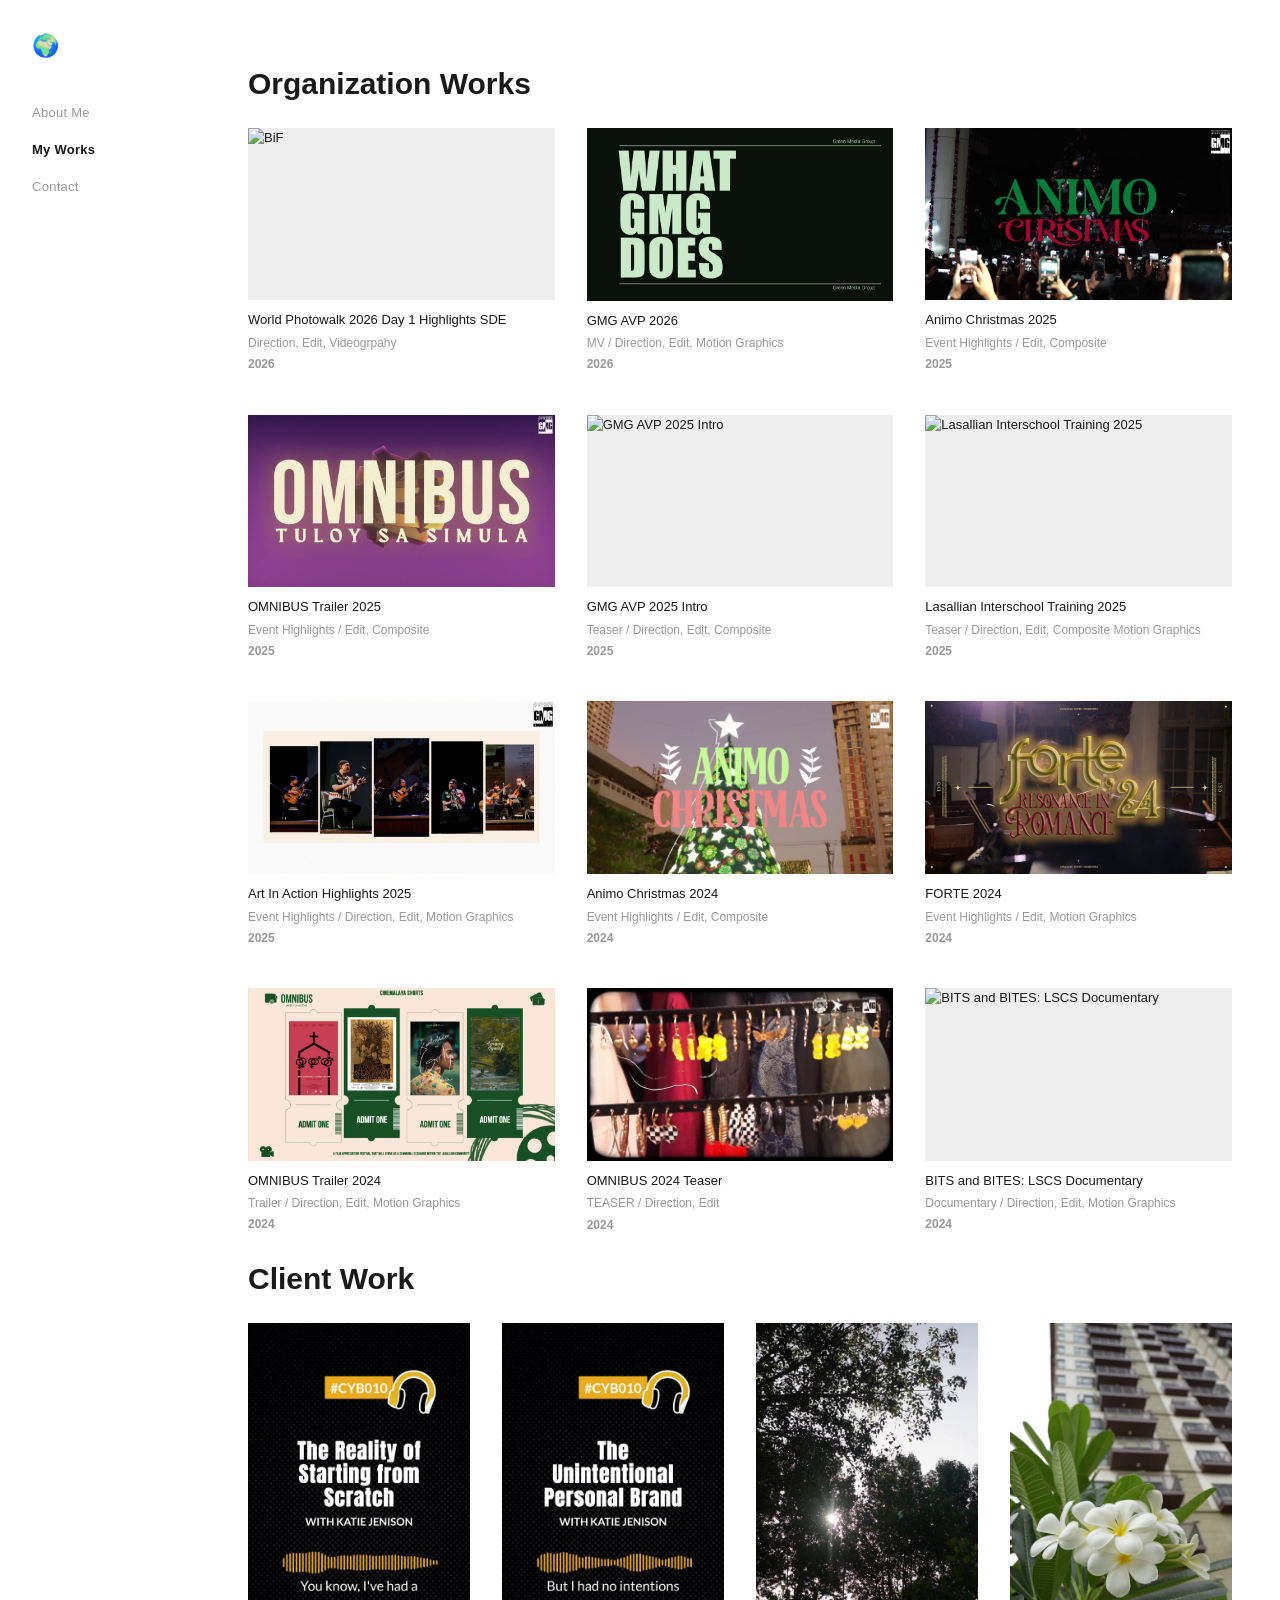
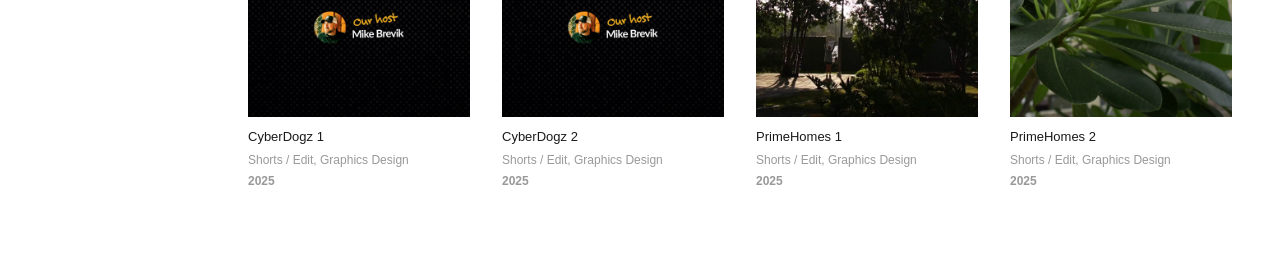
==== commit 2ef607a9: "Add files via upload" ====
--- a/index.html
+++ b/index.html
@@ -3,7 +3,7 @@
 <head>
   <meta charset="UTF-8" />
   <meta name="viewport" content="width=device-width, initial-scale=1.0" />
-  <title>Kazuya Futagoishi — Work</title>
+  <title>Matthew Copon — Work</title>
   <link rel="stylesheet" href="style.css" />
 </head>
 <body>
@@ -13,102 +13,170 @@
     <aside class="sidebar">
       <a class="logo" href="index.html" title="Home">🌍</a>
       <nav>
-        <a href="about.html">About</a>
-        <a href="index.html" class="active">WORK</a>
+        <a href="about.html" >About Me</a>
+        <a href="index.html" class="active">My Works</a>
         <a href="contact.html">Contact</a>
       </nav>
     </aside>
 
     <!-- ===== MAIN ===== -->
     <main class="main-content">
+      <h1>Organization Works</h1>
       <div class="work-grid">
-
         <!-- Row 1 -->
-        <a class="work-item" href="#" target="_blank" rel="noopener">
+	<a class="work-item" href="https://www.facebook.com/share/v/18fT8fMNNy/" target="_blank" rel="noopener">
+          <div class="work-thumb">
+            <img src="images/BiF_WP2026.png" alt="BiF" />
+          </div>
+          <div class="work-item-title">World Photowalk 2026 Day 1 Highlights SDE </div>
+          <div class="work-item-meta">Direction, Edit, Videogrpahy</div>
+          <div class="work-item-year">2026</div>
+        </a>
+         <a class="work-item" href="https://youtu.be/YA3OXn2KssU" target="_blank" rel="noopener">
+          <div class="work-thumb">
+            <img src="images/gmg_avp.png" alt="GMG AVP 2026" />
+          </div>
+          <div class="work-item-title">GMG AVP 2026</div>
+          <div class="work-item-meta">MV / Direction, Edit, Motion Graphics</div>
+          <div class="work-item-year">2026</div>
+        </a>
+        <a class="work-item" href="https://www.facebook.com/share/v/17xTqc47Wh/" target="_blank" rel="noopener">
           <div class="work-thumb">
             <!-- Replace src with actual thumbnail images -->
-            <img src="images/haru-no-yokan.jpg" alt="ChroNoiR - Haru no yokan" />
+            <img src="images/ac2025.png" alt="Animo Christmas 2025" />
           </div>
-          <div class="work-item-title">ChroNoiR - Haru no yokan</div>
-          <div class="work-item-meta">Animation MV / Direction, Edit, Composite</div>
+          <div class="work-item-title">Animo Christmas 2025</div>
+          <div class="work-item-meta">Event Highlights / Edit, Composite</div>
+          <div class="work-item-year">2025</div>
+        </a>
+        <a class="work-item" href="https://www.facebook.com/share/v/1GgubkKSH2/" target="_blank" rel="noopener">
+          <div class="work-thumb">
+            <img src="images/ob2025.png" alt="OMNIBUS Trailer 2025" />
+          </div>
+          <div class="work-item-title">OMNIBUS Trailer 2025</div>
+          <div class="work-item-meta">Event Highlights / Edit, Composite</div>
           <div class="work-item-year">2025</div>
         </a>
 
+        
+        <!-- Row 2 -->
+      <a class="work-item" href="https://youtu.be/bWICVKDzf1I" target="_blank" rel="noopener">
+          <div class="work-thumb">
+            <img src="images/gmg_intro.png" alt="GMG AVP 2025 Intro" />
+          </div>
+          <div class="work-item-title">GMG AVP 2025 Intro</div>
+          <div class="work-item-meta">Teaser / Direction, Edit, Composite</div>
+          <div class="work-item-year">2025</div>
+        </a>
+        <a class="work-item" href="https://www.facebook.com/share/v/14cUAqamgGh/" target="_blank" rel="noopener">
+          <div class="work-thumb">
+            <img src="images/lit.png" alt="Lasallian Interschool Training 2025" />
+          </div>
+          <div class="work-item-title">Lasallian Interschool Training 2025</div>
+          <div class="work-item-meta">Teaser  / Direction, Edit, Composite Motion Graphics</div>
+          <div class="work-item-year">2025</div>
+        </a>
+        <a class="work-item" href="https://www.facebook.com/share/v/1De8mwqUTn/" target="_blank" rel="noopener">
+          <div class="work-thumb">
+            <img src="images/aia.png" alt="Art In Action Highlights 2025" />
+          </div>
+          <div class="work-item-title">Art In Action Highlights 2025</div>
+          <div class="work-item-meta">Event Highlights / Direction, Edit, Motion Graphics</div>
+          <div class="work-item-year">2025</div>
+        </a>
+        <!-- Row 3 -->
+        
+        <a class="work-item" href="https://www.facebook.com/share/v/18HQoN5xfs/" target="_blank" rel="noopener">
+          <div class="work-thumb">
+            <img src="images/ac2024.png" alt="Animo Christmas 2024" />
+          </div>
+          <div class="work-item-title">Animo Christmas 2024</div>
+          <div class="work-item-meta">Event Highlights / Edit, Composite</div>
+          <div class="work-item-year">2024</div>
+        </a>
         <a class="work-item" href="#" target="_blank" rel="noopener">
           <div class="work-thumb">
-            <img src="images/dgray-man.jpg" alt="JUMP MV / D.Gray-man × INNOCENT SORROW" />
+            <img src="images/forte2024.png" alt=" FORTE 2024" />
           </div>
-          <div class="work-item-title">JUMP MV /『D.Gray-man』×『INNOCENT SORROW』</div>
-          <div class="work-item-meta">MV / Direction, Edit, Motion Graphics</div>
+          <div class="work-item-title">FORTE 2024</div>
+          <div class="work-item-meta">Event Highlights / Edit, Motion Graphics</div>
           <div class="work-item-year">2024</div>
         </a>
 
-        <a class="work-item" href="#" target="_blank" rel="noopener">
+        <a class="work-item" href="https://www.facebook.com/share/v/18TCZ9P3a9/" target="_blank" rel="noopener">
           <div class="work-thumb">
-            <img src="images/catch-fire.jpg" alt="ChroNoiR - Catch Fire" />
+            <img src="images/ob2024.png" alt="OMNIBUS Trailer 2024" />
           </div>
-          <div class="work-item-title">ChroNoiR - Catch Fire</div>
-          <div class="work-item-meta">MV / Direction, Edit, Motion Graphics</div>
+          <div class="work-item-title">OMNIBUS Trailer 2024</div>
+          <div class="work-item-meta">Trailer / Direction, Edit, Motion Graphics</div>
           <div class="work-item-year">2024</div>
         </a>
 
-        <!-- Row 2 -->
-        <a class="work-item" href="#" target="_blank" rel="noopener">
+        
+
+        
+        <!-- Row 4 -->
+        <a class="work-item" href="https://www.facebook.com/share/v/1Bsc6ag7qR/" target="_blank" rel="noopener">
           <div class="work-thumb">
-            <img src="images/valorant-split2.jpg" alt="VALORANT Challengers Japan 2024 Split2" />
+            <img src="images/ob2024_teaser.png" alt="OMNIBUS 2024 Teaser" />
           </div>
-          <div class="work-item-title">VALORANT Challengers Japan 2024 Split2</div>
-          <div class="work-item-meta">TEASER / Direction, Edit, Motion Graphics</div>
+          <div class="work-item-title">OMNIBUS 2024 Teaser</div>
+          <div class="work-item-meta">TEASER / Direction, Edit</div>
           <div class="work-item-year">2024</div>
         </a>
 
-        <a class="work-item" href="#" target="_blank" rel="noopener">
+        <a class="work-item" href="https://youtu.be/0p-n1OVa5mE" target="_blank" rel="noopener">
           <div class="work-thumb">
-            <img src="images/kotodama.jpg" alt="あかね噺×和ぬか「言魂」コラボPV" />
+            <img src="images/bb3.png" alt="BITS and BITES: LSCS Documentary" />
           </div>
-          <div class="work-item-title">あかね噺×和ぬか「言魂」コラボPV</div>
-          <div class="work-item-meta">PV / Direction, Edit, Motion Graphics</div>
+          <div class="work-item-title">BITS and BITES: LSCS Documentary</div>
+          <div class="work-item-meta">Documentary / Direction, Edit, Motion Graphics</div>
           <div class="work-item-year">2024</div>
         </a>
 
-        <a class="work-item" href="#" target="_blank" rel="noopener">
-          <div class="work-thumb">
-            <img src="images/shumatsu-train.jpg" alt="終末トレインどこへ行く？" />
+     
+
+      </div><!-- /work-grid -->
+      <h1> Client Work</h1>
+      <div class="work-grid work-grid-4">
+        <!-- Add as many short form video items as you need -->
+        <!-- Replace href with the URL, src with the thumbnail image, and update the text -->
+        <a class="work-item" href="https://youtube.com/shorts/a8pCxNBxeV4?feature=share" target="_blank" rel="noopener">
+          <div class="work-thumb short-form-thumb">
+            <img src="images/cb1.png" alt="CyberDogz 1" />
           </div>
-          <div class="work-item-title">終末トレインどこへ行く？</div>
-          <div class="work-item-meta">OP Animation / Direction, Edit, Composite</div>
-          <div class="work-item-year">2024</div>
+          <div class="work-item-title">CyberDogz 1</div>
+          <div class="work-item-meta">Shorts / Edit, Graphics Design</div>
+          <div class="work-item-year">2025</div>
         </a>
 
-        <!-- Row 3 -->
-        <a class="work-item" href="#" target="_blank" rel="noopener">
-          <div class="work-thumb">
-            <img src="images/messiah.jpg" alt="アルバ・セラ - メシア" />
+        <a class="work-item" href="https://youtube.com/shorts/5HQS-nKsFZQ?feature=share" target="_blank" rel="noopener">
+          <div class="work-thumb short-form-thumb">
+            <img src="images/cb2.png" alt="CyberDogz 2" />
           </div>
-          <div class="work-item-title">アルバ・セラ - メシア</div>
-          <div class="work-item-meta">MV / Direction, Edit, Motion Graphics, 3DCG</div>
-          <div class="work-item-year">2024</div>
+          <div class="work-item-title">CyberDogz 2</div>
+          <div class="work-item-meta">Shorts / Edit, Graphics Design</div>
+          <div class="work-item-year">2025</div>
         </a>
 
-        <a class="work-item" href="#" target="_blank" rel="noopener">
-          <div class="work-thumb">
-            <img src="images/valorant-split1.jpg" alt="VALORANT Challengers Japan 2024 Split1" />
+        <a class="work-item" href="https://youtube.com/shorts/vWF-X_pr06E" target="_blank" rel="noopener">
+          <div class="work-thumb short-form-thumb">
+            <img src="images/ph1.png" alt="PrimeHomes 1" />
           </div>
-          <div class="work-item-title">VALORANT Challengers Japan 2024 Split1</div>
-          <div class="work-item-meta">TEASER / Direction, Camera, Edit, Motion Graphics</div>
-          <div class="work-item-year">2024</div>
+          <div class="work-item-title">PrimeHomes 1</div>
+          <div class="work-item-meta">Shorts / Edit, Graphics Design</div>
+          <div class="work-item-year">2025</div>
+        </a>
+        <a class="work-item" href="https://youtube.com/shorts/iIhUVd0tmf8?feature=share" target="_blank" rel="noopener">
+          <div class="work-thumb short-form-thumb">
+            <img src="images/ph2.png" alt="PrimeHomes 2" />
+          </div>
+          <div class="work-item-title">PrimeHomes 2</div>
+          <div class="work-item-meta">Shorts / Edit, Graphics Design</div>
+          <div class="work-item-year">2025</div>
         </a>
 
-        <a class="work-item" href="#" target="_blank" rel="noopener">
-          <div class="work-thumb">
-            <img src="images/gq-tenshin.jpg" alt="GQ stories - TENSHIN NASUKAWA" />
-          </div>
-          <div class="work-item-title">GQ stories - TENSHIN NASUKAWA</div>
-          <div class="work-item-meta">Documentary / Direction</div>
-          <div class="work-item-year">2024</div>
-        </a>
-
-      </div><!-- /work-grid -->
+      </div><!-- /work-grid short-form -->
     </main>
 
   </div><!-- /site-wrapper -->
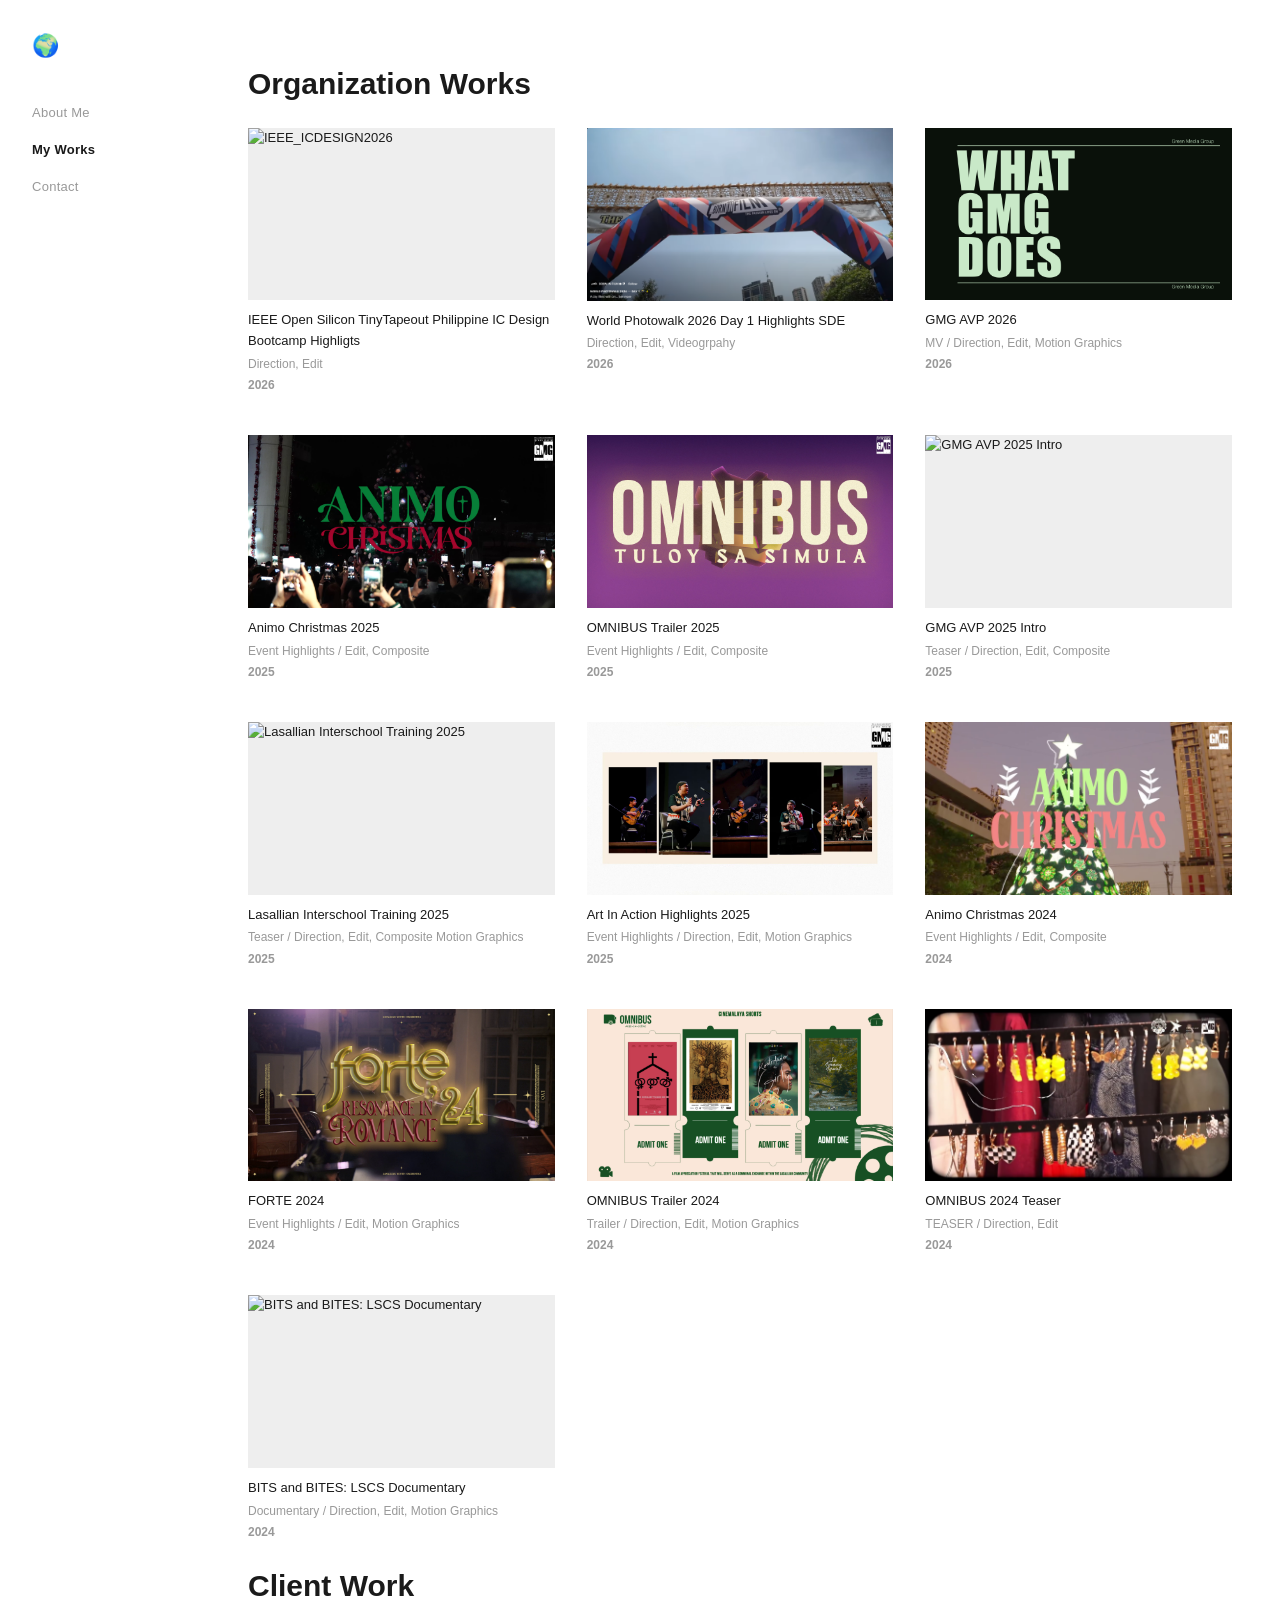
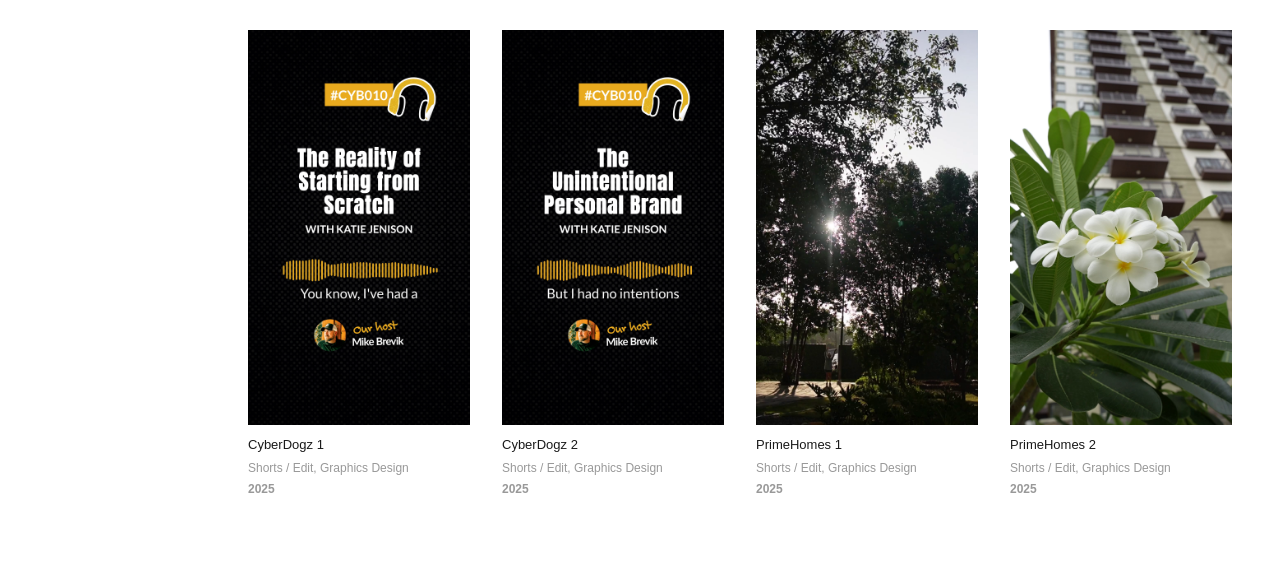
==== commit a5a33f1f: "Add files via upload" ====
--- a/index.html
+++ b/index.html
@@ -24,6 +24,14 @@
       <h1>Organization Works</h1>
       <div class="work-grid">
         <!-- Row 1 -->
+  <a class="work-item" href="https://www.facebook.com/share/v/1CjjjJYAnh/" target="_blank" rel="noopener">
+          <div class="work-thumb">
+            <img src="images/IEEE_ICDESIGN2026.png" alt="IEEE_ICDESIGN2026" />
+          </div>
+          <div class="work-item-title">IEEE Open Silicon TinyTapeout Philippine IC Design Bootcamp Highligts</div>
+          <div class="work-item-meta">Direction, Edit</div>
+          <div class="work-item-year">2026</div>
+  </a>
 	<a class="work-item" href="https://www.facebook.com/share/v/18fT8fMNNy/" target="_blank" rel="noopener">
           <div class="work-thumb">
             <img src="images/BiF_WP2026.png" alt="BiF" />
@@ -31,7 +39,7 @@
           <div class="work-item-title">World Photowalk 2026 Day 1 Highlights SDE </div>
           <div class="work-item-meta">Direction, Edit, Videogrpahy</div>
           <div class="work-item-year">2026</div>
-        </a>
+  </a>
          <a class="work-item" href="https://youtu.be/YA3OXn2KssU" target="_blank" rel="noopener">
           <div class="work-thumb">
             <img src="images/gmg_avp.png" alt="GMG AVP 2026" />
@@ -42,7 +50,6 @@
         </a>
         <a class="work-item" href="https://www.facebook.com/share/v/17xTqc47Wh/" target="_blank" rel="noopener">
           <div class="work-thumb">
-            <!-- Replace src with actual thumbnail images -->
             <img src="images/ac2025.png" alt="Animo Christmas 2025" />
           </div>
           <div class="work-item-title">Animo Christmas 2025</div>
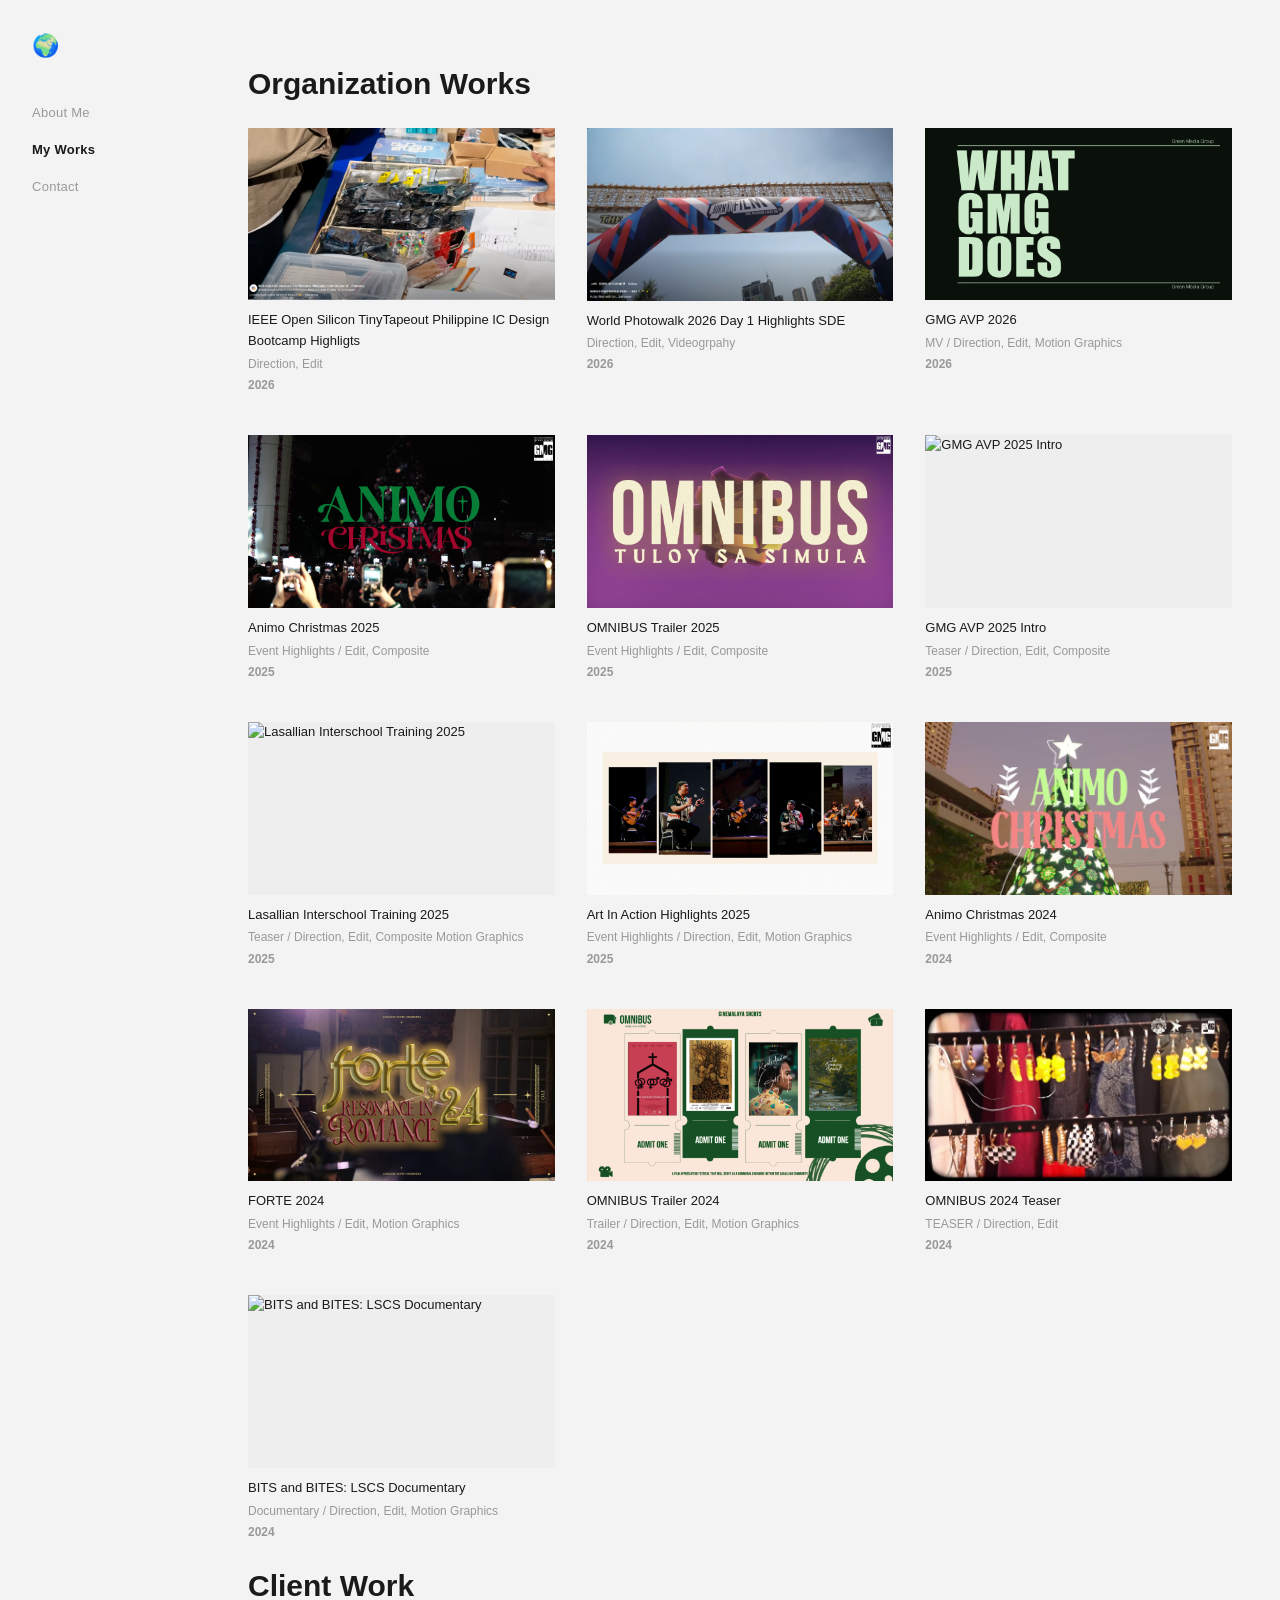
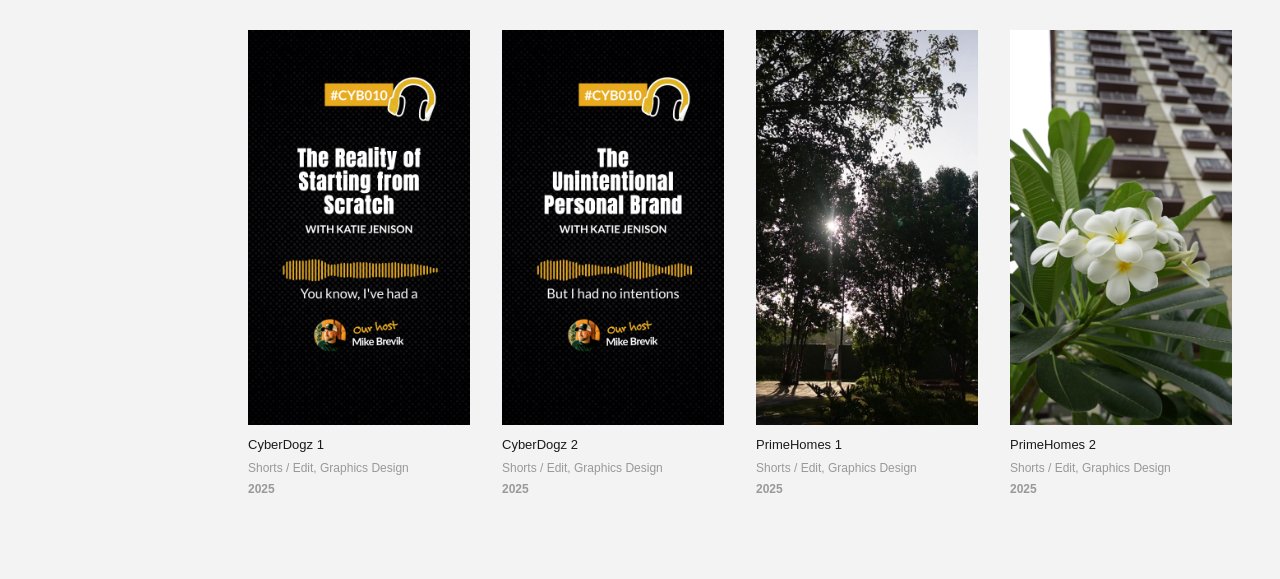
==== commit 47457007: "Add files via upload" ====
--- a/index.html
+++ b/index.html
@@ -4,7 +4,7 @@
   <meta charset="UTF-8" />
   <meta name="viewport" content="width=device-width, initial-scale=1.0" />
   <title>Matthew Copon — Work</title>
-  <link rel="stylesheet" href="style.css" />
+  <link rel="stylesheet" href="style.css?v=2" />
 </head>
 <body>
   <div class="site-wrapper">
--- a/style.css
+++ b/style.css
@@ -8,7 +8,7 @@
 }
 
 :root {
-  --bg: #ffffff;
+  --bg: #f3f3f3;
   --text: #1a1a1a;
   --muted: #999999;
   --accent: #555555;
@@ -366,15 +366,28 @@
     --nav-width: 0px;
   }
 
+  html {
+    -webkit-text-size-adjust: 100%;
+  }
+
+  .site-wrapper {
+    flex-direction: column;
+  }
+
+  body {
+    font-size: 14px;
+  }
+
   .sidebar {
     position: static;
     width: 100%;
     height: auto;
     flex-direction: row;
     align-items: center;
-    padding: 16px 20px;
+    flex-wrap: wrap;
+    padding: 14px 20px;
     border-bottom: 1px solid #eee;
-    gap: 24px;
+    gap: 16px 24px;
   }
 
   .sidebar .logo {
@@ -383,7 +396,13 @@
 
   .sidebar nav {
     flex-direction: row;
-    gap: 20px;
+    flex-wrap: wrap;
+    gap: 12px 18px;
+  }
+
+  .sidebar nav a {
+    font-size: 13px;
+    padding: 4px 0;
   }
 
   .main-content {
@@ -391,7 +410,94 @@
     padding: 24px 20px 60px;
   }
 
+  h1 {
+    font-size: 22px;
+    padding-top: 12px;
+    padding-bottom: 16px;
+  }
+
   .work-grid {
     grid-template-columns: 1fr;
+    gap: 28px;
+  }
+
+  .work-grid-4 {
+    grid-template-columns: repeat(2, 1fr);
+    gap: 20px 16px;
+  }
+
+  .work-item-title {
+    font-size: 13px;
+  }
+
+  .about-page,
+  .contact-page {
+    padding-top: 16px;
+  }
+
+  .about-page h1,
+  .contact-page h1 {
+    font-size: 19px;
+    margin-bottom: 32px;
+  }
+
+  .about-bio {
+    display: block;
+  }
+
+  .contact-form {
+    gap: 18px;
+  }
+
+  .form-group input,
+  .form-group textarea {
+    font-size: 16px; /* prevents iOS auto-zoom on focus */
+  }
+
+  .submit-btn {
+    align-self: stretch;
+    text-align: center;
+    padding: 12px 28px;
+  }
+
+  .section-header {
+    margin-top: 32px;
+    margin-bottom: 20px;
+  }
+}
+
+/* =============================================
+   EXTRA SMALL PHONES
+   ============================================= */
+@media (max-width: 400px) {
+  .sidebar {
+    padding: 12px 16px;
+    gap: 10px 16px;
+  }
+
+  .sidebar .logo {
+    font-size: 18px;
+  }
+
+  .sidebar nav {
+    gap: 10px 14px;
+  }
+
+  .sidebar nav a {
+    font-size: 12px;
+  }
+
+  .main-content {
+    padding: 20px 16px 48px;
+  }
+
+  .work-grid-4 {
+    grid-template-columns: 1fr;
+  }
+
+  .about-page h1,
+  .contact-page h1 {
+    font-size: 17px;
+    margin-bottom: 24px;
   }
 }
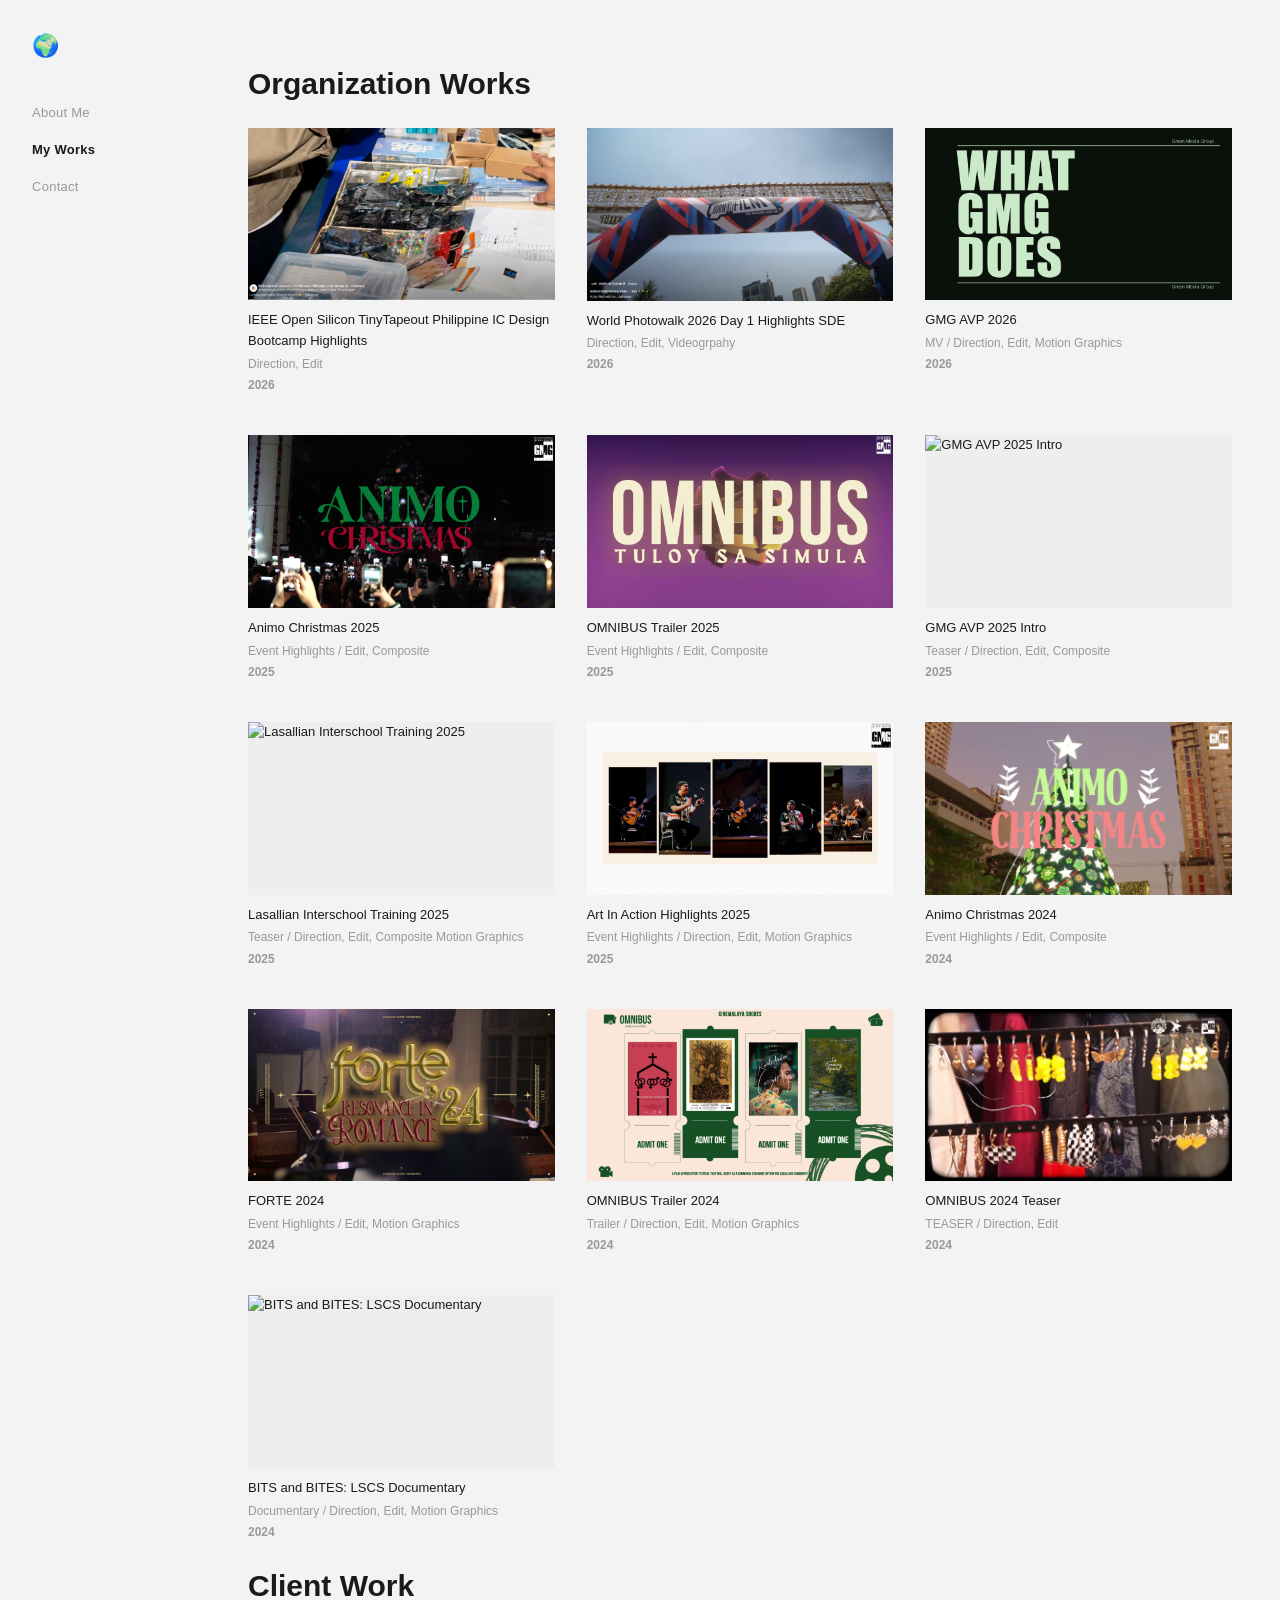
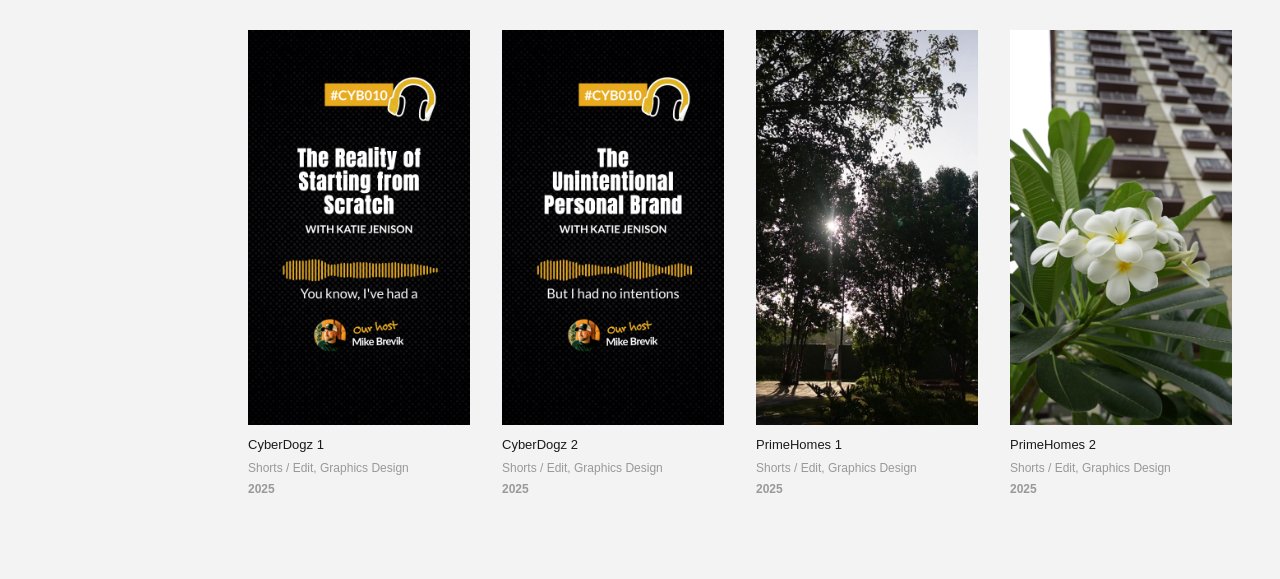
==== commit 194c6e40: "Update index.html" ====
--- a/index.html
+++ b/index.html
@@ -28,7 +28,7 @@
           <div class="work-thumb">
             <img src="images/IEEE_ICDESIGN2026.png" alt="IEEE_ICDESIGN2026" />
           </div>
-          <div class="work-item-title">IEEE Open Silicon TinyTapeout Philippine IC Design Bootcamp Highligts</div>
+          <div class="work-item-title">IEEE Open Silicon TinyTapeout Philippine IC Design Bootcamp Highlights</div>
           <div class="work-item-meta">Direction, Edit</div>
           <div class="work-item-year">2026</div>
   </a>
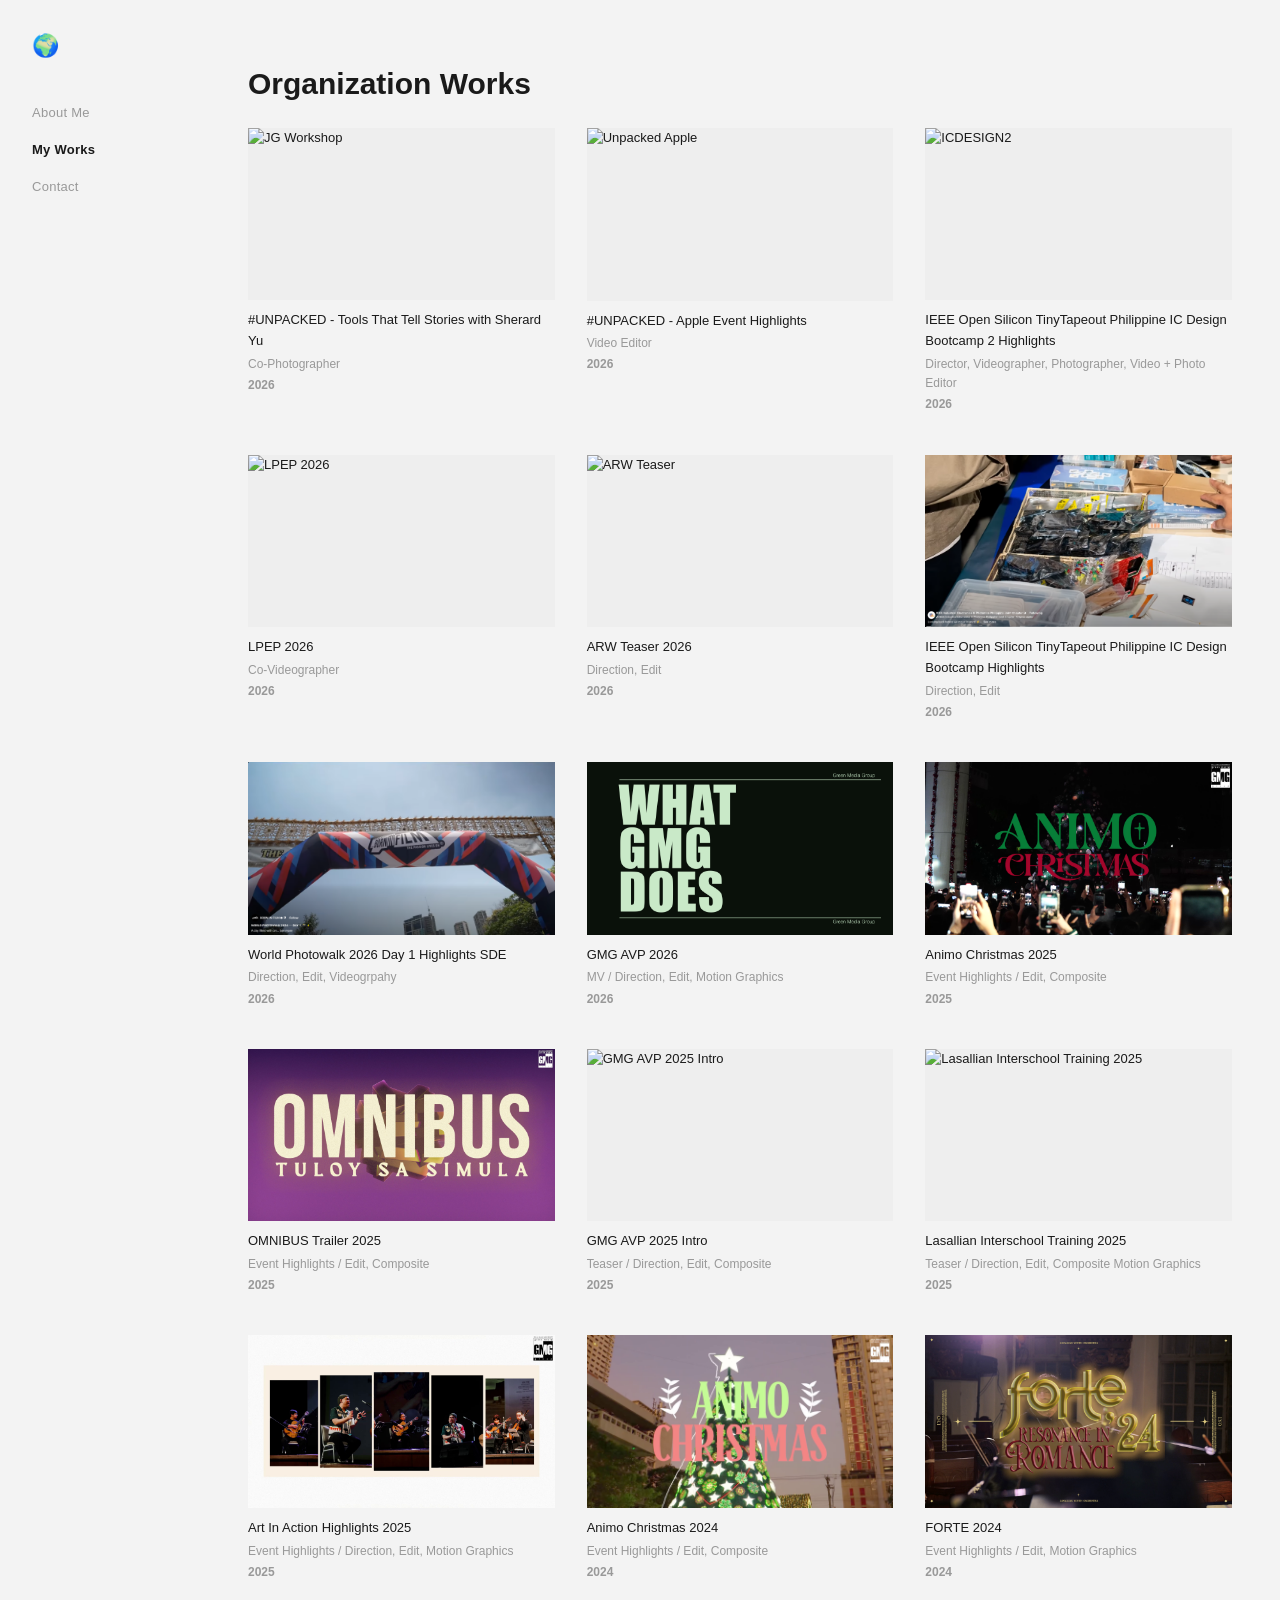
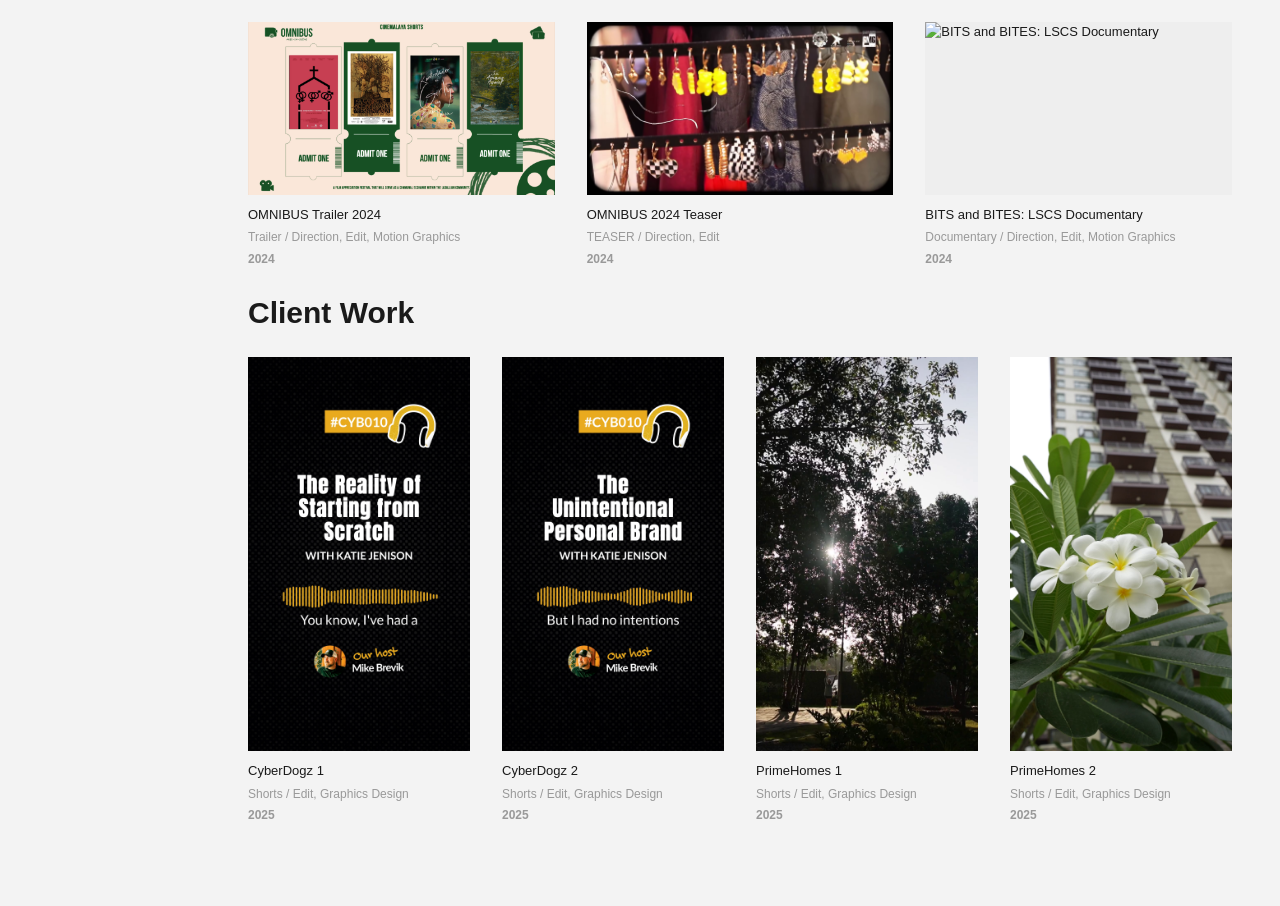
==== commit 230e7e4d: "Add files via upload" ====
--- a/index.html
+++ b/index.html
@@ -1,191 +1,231 @@
-<!DOCTYPE html>
-<html lang="en">
-<head>
-  <meta charset="UTF-8" />
-  <meta name="viewport" content="width=device-width, initial-scale=1.0" />
-  <title>Matthew Copon — Work</title>
-  <link rel="stylesheet" href="style.css?v=2" />
-</head>
-<body>
-  <div class="site-wrapper">
-
-    <!-- ===== SIDEBAR ===== -->
-    <aside class="sidebar">
-      <a class="logo" href="index.html" title="Home">🌍</a>
-      <nav>
-        <a href="about.html" >About Me</a>
-        <a href="index.html" class="active">My Works</a>
-        <a href="contact.html">Contact</a>
-      </nav>
-    </aside>
-
-    <!-- ===== MAIN ===== -->
-    <main class="main-content">
-      <h1>Organization Works</h1>
-      <div class="work-grid">
-        <!-- Row 1 -->
-  <a class="work-item" href="https://www.facebook.com/share/v/1CjjjJYAnh/" target="_blank" rel="noopener">
-          <div class="work-thumb">
-            <img src="images/IEEE_ICDESIGN2026.png" alt="IEEE_ICDESIGN2026" />
-          </div>
-          <div class="work-item-title">IEEE Open Silicon TinyTapeout Philippine IC Design Bootcamp Highlights</div>
-          <div class="work-item-meta">Direction, Edit</div>
-          <div class="work-item-year">2026</div>
-  </a>
-	<a class="work-item" href="https://www.facebook.com/share/v/18fT8fMNNy/" target="_blank" rel="noopener">
-          <div class="work-thumb">
-            <img src="images/BiF_WP2026.png" alt="BiF" />
-          </div>
-          <div class="work-item-title">World Photowalk 2026 Day 1 Highlights SDE </div>
-          <div class="work-item-meta">Direction, Edit, Videogrpahy</div>
-          <div class="work-item-year">2026</div>
-  </a>
-         <a class="work-item" href="https://youtu.be/YA3OXn2KssU" target="_blank" rel="noopener">
-          <div class="work-thumb">
-            <img src="images/gmg_avp.png" alt="GMG AVP 2026" />
-          </div>
-          <div class="work-item-title">GMG AVP 2026</div>
-          <div class="work-item-meta">MV / Direction, Edit, Motion Graphics</div>
-          <div class="work-item-year">2026</div>
-        </a>
-        <a class="work-item" href="https://www.facebook.com/share/v/17xTqc47Wh/" target="_blank" rel="noopener">
-          <div class="work-thumb">
-            <img src="images/ac2025.png" alt="Animo Christmas 2025" />
-          </div>
-          <div class="work-item-title">Animo Christmas 2025</div>
-          <div class="work-item-meta">Event Highlights / Edit, Composite</div>
-          <div class="work-item-year">2025</div>
-        </a>
-        <a class="work-item" href="https://www.facebook.com/share/v/1GgubkKSH2/" target="_blank" rel="noopener">
-          <div class="work-thumb">
-            <img src="images/ob2025.png" alt="OMNIBUS Trailer 2025" />
-          </div>
-          <div class="work-item-title">OMNIBUS Trailer 2025</div>
-          <div class="work-item-meta">Event Highlights / Edit, Composite</div>
-          <div class="work-item-year">2025</div>
-        </a>
-
-        
-        <!-- Row 2 -->
-      <a class="work-item" href="https://youtu.be/bWICVKDzf1I" target="_blank" rel="noopener">
-          <div class="work-thumb">
-            <img src="images/gmg_intro.png" alt="GMG AVP 2025 Intro" />
-          </div>
-          <div class="work-item-title">GMG AVP 2025 Intro</div>
-          <div class="work-item-meta">Teaser / Direction, Edit, Composite</div>
-          <div class="work-item-year">2025</div>
-        </a>
-        <a class="work-item" href="https://www.facebook.com/share/v/14cUAqamgGh/" target="_blank" rel="noopener">
-          <div class="work-thumb">
-            <img src="images/lit.png" alt="Lasallian Interschool Training 2025" />
-          </div>
-          <div class="work-item-title">Lasallian Interschool Training 2025</div>
-          <div class="work-item-meta">Teaser  / Direction, Edit, Composite Motion Graphics</div>
-          <div class="work-item-year">2025</div>
-        </a>
-        <a class="work-item" href="https://www.facebook.com/share/v/1De8mwqUTn/" target="_blank" rel="noopener">
-          <div class="work-thumb">
-            <img src="images/aia.png" alt="Art In Action Highlights 2025" />
-          </div>
-          <div class="work-item-title">Art In Action Highlights 2025</div>
-          <div class="work-item-meta">Event Highlights / Direction, Edit, Motion Graphics</div>
-          <div class="work-item-year">2025</div>
-        </a>
-        <!-- Row 3 -->
-        
-        <a class="work-item" href="https://www.facebook.com/share/v/18HQoN5xfs/" target="_blank" rel="noopener">
-          <div class="work-thumb">
-            <img src="images/ac2024.png" alt="Animo Christmas 2024" />
-          </div>
-          <div class="work-item-title">Animo Christmas 2024</div>
-          <div class="work-item-meta">Event Highlights / Edit, Composite</div>
-          <div class="work-item-year">2024</div>
-        </a>
-        <a class="work-item" href="#" target="_blank" rel="noopener">
-          <div class="work-thumb">
-            <img src="images/forte2024.png" alt=" FORTE 2024" />
-          </div>
-          <div class="work-item-title">FORTE 2024</div>
-          <div class="work-item-meta">Event Highlights / Edit, Motion Graphics</div>
-          <div class="work-item-year">2024</div>
-        </a>
-
-        <a class="work-item" href="https://www.facebook.com/share/v/18TCZ9P3a9/" target="_blank" rel="noopener">
-          <div class="work-thumb">
-            <img src="images/ob2024.png" alt="OMNIBUS Trailer 2024" />
-          </div>
-          <div class="work-item-title">OMNIBUS Trailer 2024</div>
-          <div class="work-item-meta">Trailer / Direction, Edit, Motion Graphics</div>
-          <div class="work-item-year">2024</div>
-        </a>
-
-        
-
-        
-        <!-- Row 4 -->
-        <a class="work-item" href="https://www.facebook.com/share/v/1Bsc6ag7qR/" target="_blank" rel="noopener">
-          <div class="work-thumb">
-            <img src="images/ob2024_teaser.png" alt="OMNIBUS 2024 Teaser" />
-          </div>
-          <div class="work-item-title">OMNIBUS 2024 Teaser</div>
-          <div class="work-item-meta">TEASER / Direction, Edit</div>
-          <div class="work-item-year">2024</div>
-        </a>
-
-        <a class="work-item" href="https://youtu.be/0p-n1OVa5mE" target="_blank" rel="noopener">
-          <div class="work-thumb">
-            <img src="images/bb3.png" alt="BITS and BITES: LSCS Documentary" />
-          </div>
-          <div class="work-item-title">BITS and BITES: LSCS Documentary</div>
-          <div class="work-item-meta">Documentary / Direction, Edit, Motion Graphics</div>
-          <div class="work-item-year">2024</div>
-        </a>
-
-     
-
-      </div><!-- /work-grid -->
-      <h1> Client Work</h1>
-      <div class="work-grid work-grid-4">
-        <!-- Add as many short form video items as you need -->
-        <!-- Replace href with the URL, src with the thumbnail image, and update the text -->
-        <a class="work-item" href="https://youtube.com/shorts/a8pCxNBxeV4?feature=share" target="_blank" rel="noopener">
-          <div class="work-thumb short-form-thumb">
-            <img src="images/cb1.png" alt="CyberDogz 1" />
-          </div>
-          <div class="work-item-title">CyberDogz 1</div>
-          <div class="work-item-meta">Shorts / Edit, Graphics Design</div>
-          <div class="work-item-year">2025</div>
-        </a>
-
-        <a class="work-item" href="https://youtube.com/shorts/5HQS-nKsFZQ?feature=share" target="_blank" rel="noopener">
-          <div class="work-thumb short-form-thumb">
-            <img src="images/cb2.png" alt="CyberDogz 2" />
-          </div>
-          <div class="work-item-title">CyberDogz 2</div>
-          <div class="work-item-meta">Shorts / Edit, Graphics Design</div>
-          <div class="work-item-year">2025</div>
-        </a>
-
-        <a class="work-item" href="https://youtube.com/shorts/vWF-X_pr06E" target="_blank" rel="noopener">
-          <div class="work-thumb short-form-thumb">
-            <img src="images/ph1.png" alt="PrimeHomes 1" />
-          </div>
-          <div class="work-item-title">PrimeHomes 1</div>
-          <div class="work-item-meta">Shorts / Edit, Graphics Design</div>
-          <div class="work-item-year">2025</div>
-        </a>
-        <a class="work-item" href="https://youtube.com/shorts/iIhUVd0tmf8?feature=share" target="_blank" rel="noopener">
-          <div class="work-thumb short-form-thumb">
-            <img src="images/ph2.png" alt="PrimeHomes 2" />
-          </div>
-          <div class="work-item-title">PrimeHomes 2</div>
-          <div class="work-item-meta">Shorts / Edit, Graphics Design</div>
-          <div class="work-item-year">2025</div>
-        </a>
-
-      </div><!-- /work-grid short-form -->
-    </main>
-
-  </div><!-- /site-wrapper -->
-</body>
-</html>
+<!DOCTYPE html>
+<html lang="en">
+<head>
+  <meta charset="UTF-8" />
+  <meta name="viewport" content="width=device-width, initial-scale=1.0" />
+  <title>Matthew Copon — Work</title>
+  <link rel="stylesheet" href="style.css?v=2" />
+</head>
+<body>
+  <div class="site-wrapper">
+
+    <!-- ===== SIDEBAR ===== -->
+    <aside class="sidebar">
+      <a class="logo" href="index.html" title="Home">🌍</a>
+      <nav>
+        <a href="about.html" >About Me</a>
+        <a href="index.html" class="active">My Works</a>
+        <a href="contact.html">Contact</a>
+      </nav>
+    </aside>
+
+    <!-- ===== MAIN ===== -->
+    <main class="main-content">
+      <h1>Organization Works</h1>
+      <div class="work-grid">
+        <!-- Row 1 -->
+  <a class="work-item" href="https://www.facebook.com/share/p/1EMg9nGAFu/" target="_blank" rel="noopener">
+          <div class="work-thumb">
+            <img src="images/BiF_JG.png" alt="JG Workshop" />
+          </div>
+          <div class="work-item-title">#UNPACKED - Tools That Tell Stories with Sherard Yu</div>
+          <div class="work-item-meta">Co-Photographer</div>
+          <div class="work-item-year">2026</div>
+  </a>
+  <a class="work-item" href="https://www.facebook.com/share/v/1FFC85fGzz/" target="_blank" rel="noopener">
+          <div class="work-thumb">
+            <img src="images/BiF_UnpackedApple.png" alt="Unpacked Apple" />
+          </div>
+          <div class="work-item-title">#UNPACKED - Apple Event Highlights</div>
+          <div class="work-item-meta">Video Editor</div>
+          <div class="work-item-year">2026</div>
+  </a>
+  <a class="work-item" href="https://drive.google.com/file/d/1m2GpsHvwYYhLqZ8FTskQSkH54OCOBTYE/view?usp=sharing" target="_blank" rel="noopener">
+          <div class="work-thumb">
+            <img src="images/IEEE_ICDESIGN2026_2.png" alt="ICDESIGN2" />
+          </div>
+          <div class="work-item-title">IEEE Open Silicon TinyTapeout Philippine IC Design Bootcamp 2 Highlights</div>
+          <div class="work-item-meta">Director, Videographer, Photographer, Video + Photo Editor</div>
+          <div class="work-item-year">2026</div>
+  </a>
+  <a class="work-item" href="https://www.facebook.com/share/v/18aCtUey4y/" target="_blank" rel="noopener">
+          <div class="work-thumb">
+            <img src="images/LPEP2026.png" alt="LPEP 2026" />
+          </div>
+          <div class="work-item-title">LPEP 2026</div>
+          <div class="work-item-meta">Co-Videographer</div>
+          <div class="work-item-year">2026</div>
+  </a>
+  <a class="work-item" href="https://www.facebook.com/share/v/19XDEhAvs2/" target="_blank" rel="noopener">
+          <div class="work-thumb">
+            <img src="images/ARW_Teaser.png" alt="ARW Teaser" />
+          </div>
+          <div class="work-item-title">ARW Teaser 2026</div>
+          <div class="work-item-meta">Direction, Edit</div>
+          <div class="work-item-year">2026</div>
+  </a>
+  <a class="work-item" href="https://www.facebook.com/share/v/1CjjjJYAnh/" target="_blank" rel="noopener">
+          <div class="work-thumb">
+            <img src="images/IEEE_ICDESIGN2026.png" alt="IEEE_ICDESIGN2026" />
+          </div>
+          <div class="work-item-title">IEEE Open Silicon TinyTapeout Philippine IC Design Bootcamp Highlights</div>
+          <div class="work-item-meta">Direction, Edit</div>
+          <div class="work-item-year">2026</div>
+  </a>
+	<a class="work-item" href="https://www.facebook.com/share/v/18fT8fMNNy/" target="_blank" rel="noopener">
+          <div class="work-thumb">
+            <img src="images/BiF_WP2026.png" alt="BiF" />
+          </div>
+          <div class="work-item-title">World Photowalk 2026 Day 1 Highlights SDE </div>
+          <div class="work-item-meta">Direction, Edit, Videogrpahy</div>
+          <div class="work-item-year">2026</div>
+  </a>
+         <a class="work-item" href="https://youtu.be/YA3OXn2KssU" target="_blank" rel="noopener">
+          <div class="work-thumb">
+            <img src="images/gmg_avp.png" alt="GMG AVP 2026" />
+          </div>
+          <div class="work-item-title">GMG AVP 2026</div>
+          <div class="work-item-meta">MV / Direction, Edit, Motion Graphics</div>
+          <div class="work-item-year">2026</div>
+        </a>
+        <a class="work-item" href="https://www.facebook.com/share/v/17xTqc47Wh/" target="_blank" rel="noopener">
+          <div class="work-thumb">
+            <img src="images/ac2025.png" alt="Animo Christmas 2025" />
+          </div>
+          <div class="work-item-title">Animo Christmas 2025</div>
+          <div class="work-item-meta">Event Highlights / Edit, Composite</div>
+          <div class="work-item-year">2025</div>
+        </a>
+        <a class="work-item" href="https://www.facebook.com/share/v/1GgubkKSH2/" target="_blank" rel="noopener">
+          <div class="work-thumb">
+            <img src="images/ob2025.png" alt="OMNIBUS Trailer 2025" />
+          </div>
+          <div class="work-item-title">OMNIBUS Trailer 2025</div>
+          <div class="work-item-meta">Event Highlights / Edit, Composite</div>
+          <div class="work-item-year">2025</div>
+        </a>
+
+        
+        <!-- Row 2 -->
+      <a class="work-item" href="https://youtu.be/bWICVKDzf1I" target="_blank" rel="noopener">
+          <div class="work-thumb">
+            <img src="images/gmg_intro.png" alt="GMG AVP 2025 Intro" />
+          </div>
+          <div class="work-item-title">GMG AVP 2025 Intro</div>
+          <div class="work-item-meta">Teaser / Direction, Edit, Composite</div>
+          <div class="work-item-year">2025</div>
+        </a>
+        <a class="work-item" href="https://www.facebook.com/share/v/14cUAqamgGh/" target="_blank" rel="noopener">
+          <div class="work-thumb">
+            <img src="images/lit.png" alt="Lasallian Interschool Training 2025" />
+          </div>
+          <div class="work-item-title">Lasallian Interschool Training 2025</div>
+          <div class="work-item-meta">Teaser  / Direction, Edit, Composite Motion Graphics</div>
+          <div class="work-item-year">2025</div>
+        </a>
+        <a class="work-item" href="https://www.facebook.com/share/v/1De8mwqUTn/" target="_blank" rel="noopener">
+          <div class="work-thumb">
+            <img src="images/aia.png" alt="Art In Action Highlights 2025" />
+          </div>
+          <div class="work-item-title">Art In Action Highlights 2025</div>
+          <div class="work-item-meta">Event Highlights / Direction, Edit, Motion Graphics</div>
+          <div class="work-item-year">2025</div>
+        </a>
+        <!-- Row 3 -->
+        
+        <a class="work-item" href="https://www.facebook.com/share/v/18HQoN5xfs/" target="_blank" rel="noopener">
+          <div class="work-thumb">
+            <img src="images/ac2024.png" alt="Animo Christmas 2024" />
+          </div>
+          <div class="work-item-title">Animo Christmas 2024</div>
+          <div class="work-item-meta">Event Highlights / Edit, Composite</div>
+          <div class="work-item-year">2024</div>
+        </a>
+        <a class="work-item" href="#" target="_blank" rel="noopener">
+          <div class="work-thumb">
+            <img src="images/forte2024.png" alt=" FORTE 2024" />
+          </div>
+          <div class="work-item-title">FORTE 2024</div>
+          <div class="work-item-meta">Event Highlights / Edit, Motion Graphics</div>
+          <div class="work-item-year">2024</div>
+        </a>
+
+        <a class="work-item" href="https://www.facebook.com/share/v/18TCZ9P3a9/" target="_blank" rel="noopener">
+          <div class="work-thumb">
+            <img src="images/ob2024.png" alt="OMNIBUS Trailer 2024" />
+          </div>
+          <div class="work-item-title">OMNIBUS Trailer 2024</div>
+          <div class="work-item-meta">Trailer / Direction, Edit, Motion Graphics</div>
+          <div class="work-item-year">2024</div>
+        </a>
+
+        
+
+        
+        <!-- Row 4 -->
+        <a class="work-item" href="https://www.facebook.com/share/v/1Bsc6ag7qR/" target="_blank" rel="noopener">
+          <div class="work-thumb">
+            <img src="images/ob2024_teaser.png" alt="OMNIBUS 2024 Teaser" />
+          </div>
+          <div class="work-item-title">OMNIBUS 2024 Teaser</div>
+          <div class="work-item-meta">TEASER / Direction, Edit</div>
+          <div class="work-item-year">2024</div>
+        </a>
+
+        <a class="work-item" href="https://youtu.be/0p-n1OVa5mE" target="_blank" rel="noopener">
+          <div class="work-thumb">
+            <img src="images/bb3.png" alt="BITS and BITES: LSCS Documentary" />
+          </div>
+          <div class="work-item-title">BITS and BITES: LSCS Documentary</div>
+          <div class="work-item-meta">Documentary / Direction, Edit, Motion Graphics</div>
+          <div class="work-item-year">2024</div>
+        </a>
+
+     
+
+      </div><!-- /work-grid -->
+      <h1> Client Work</h1>
+      <div class="work-grid work-grid-4">
+        <!-- Add as many short form video items as you need -->
+        <!-- Replace href with the URL, src with the thumbnail image, and update the text -->
+        <a class="work-item" href="https://youtube.com/shorts/a8pCxNBxeV4?feature=share" target="_blank" rel="noopener">
+          <div class="work-thumb short-form-thumb">
+            <img src="images/cb1.png" alt="CyberDogz 1" />
+          </div>
+          <div class="work-item-title">CyberDogz 1</div>
+          <div class="work-item-meta">Shorts / Edit, Graphics Design</div>
+          <div class="work-item-year">2025</div>
+        </a>
+
+        <a class="work-item" href="https://youtube.com/shorts/5HQS-nKsFZQ?feature=share" target="_blank" rel="noopener">
+          <div class="work-thumb short-form-thumb">
+            <img src="images/cb2.png" alt="CyberDogz 2" />
+          </div>
+          <div class="work-item-title">CyberDogz 2</div>
+          <div class="work-item-meta">Shorts / Edit, Graphics Design</div>
+          <div class="work-item-year">2025</div>
+        </a>
+
+        <a class="work-item" href="https://youtube.com/shorts/vWF-X_pr06E" target="_blank" rel="noopener">
+          <div class="work-thumb short-form-thumb">
+            <img src="images/ph1.png" alt="PrimeHomes 1" />
+          </div>
+          <div class="work-item-title">PrimeHomes 1</div>
+          <div class="work-item-meta">Shorts / Edit, Graphics Design</div>
+          <div class="work-item-year">2025</div>
+        </a>
+        <a class="work-item" href="https://youtube.com/shorts/iIhUVd0tmf8?feature=share" target="_blank" rel="noopener">
+          <div class="work-thumb short-form-thumb">
+            <img src="images/ph2.png" alt="PrimeHomes 2" />
+          </div>
+          <div class="work-item-title">PrimeHomes 2</div>
+          <div class="work-item-meta">Shorts / Edit, Graphics Design</div>
+          <div class="work-item-year">2025</div>
+        </a>
+
+      </div><!-- /work-grid short-form -->
+    </main>
+
+  </div><!-- /site-wrapper -->
+</body>
+</html>
